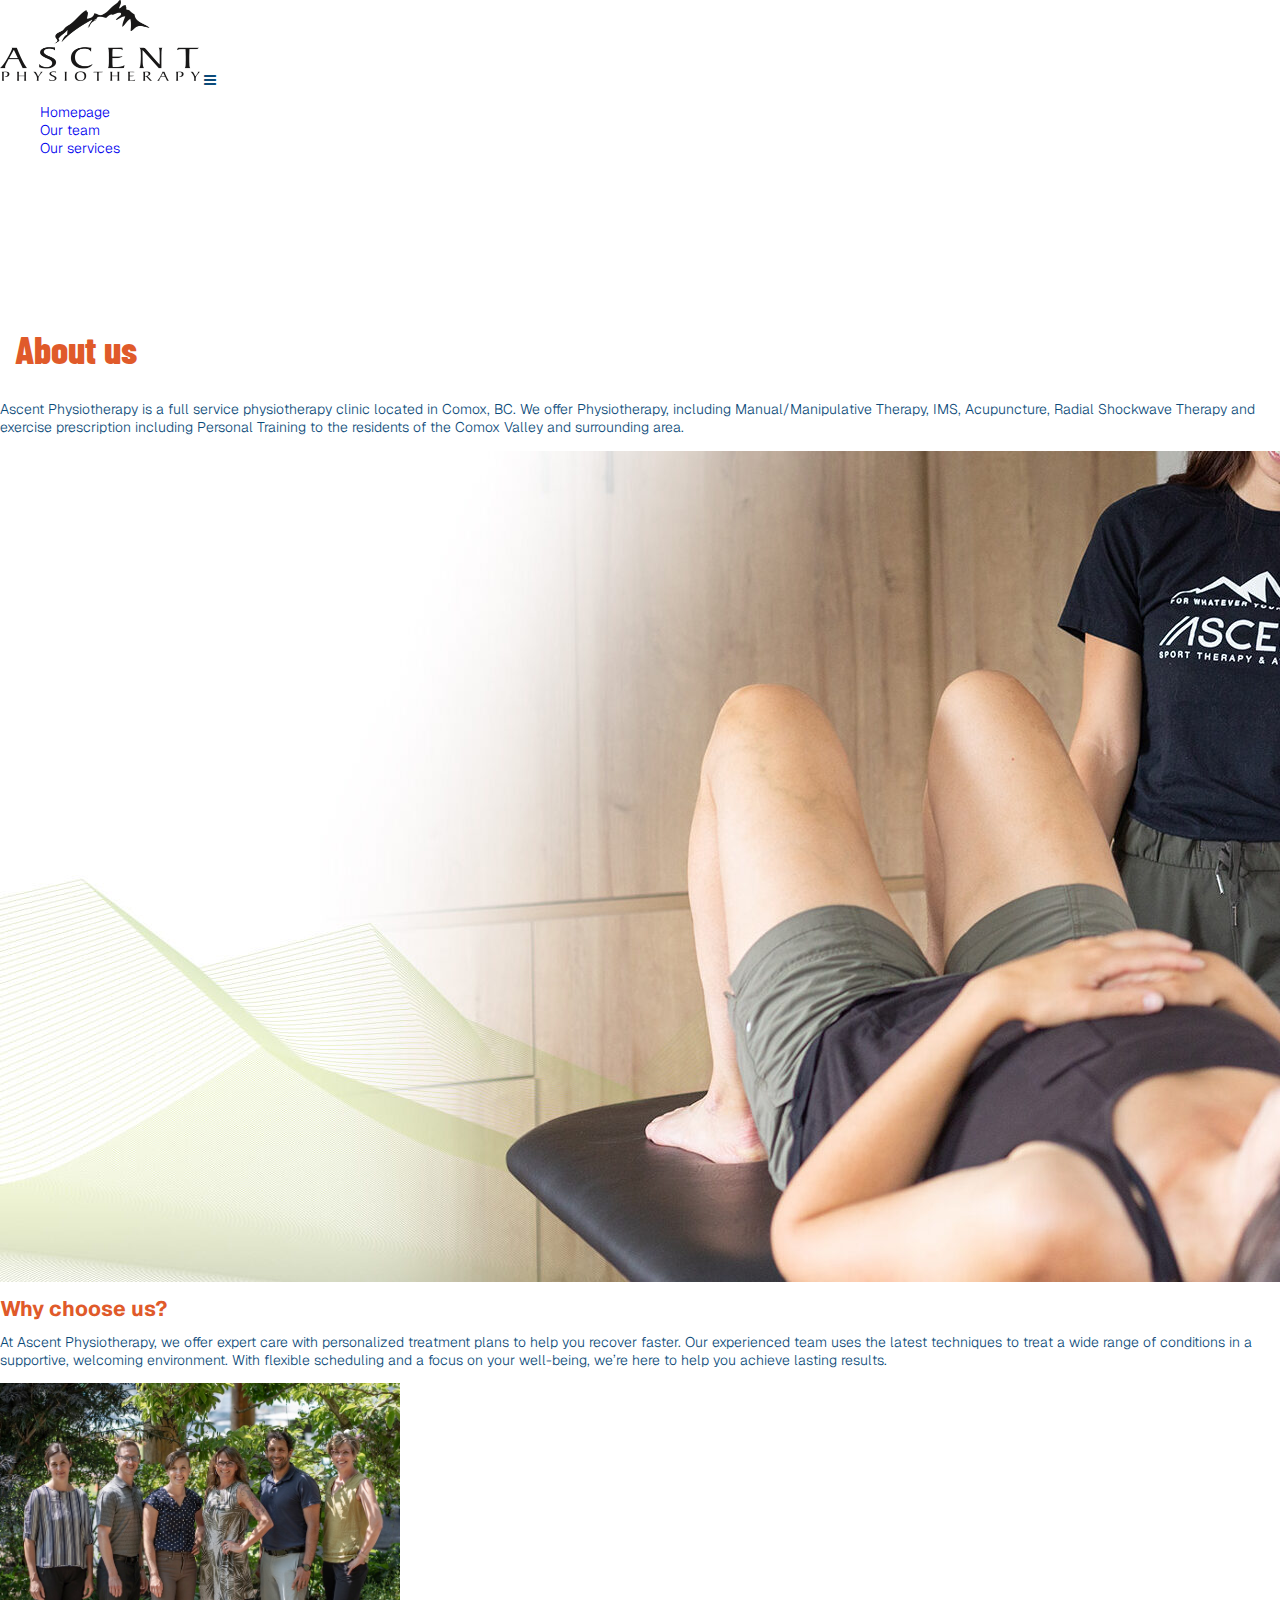
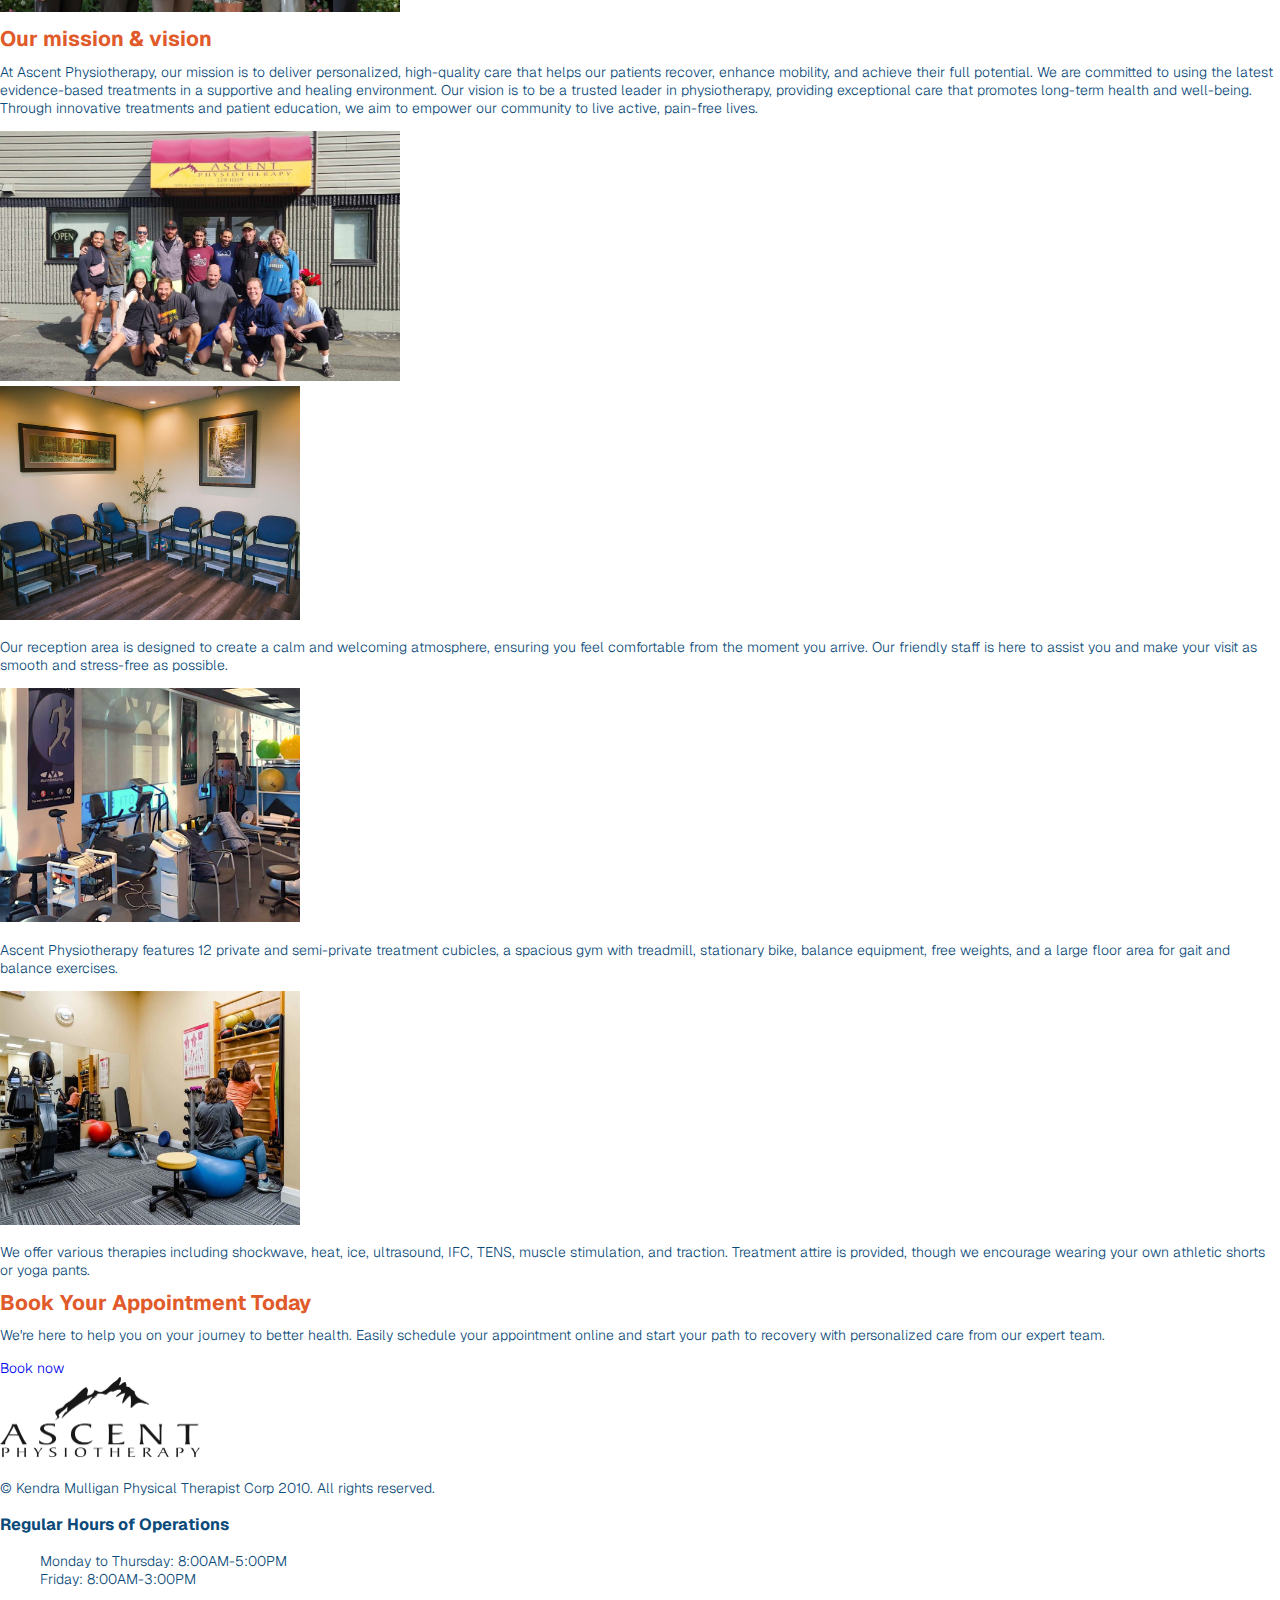
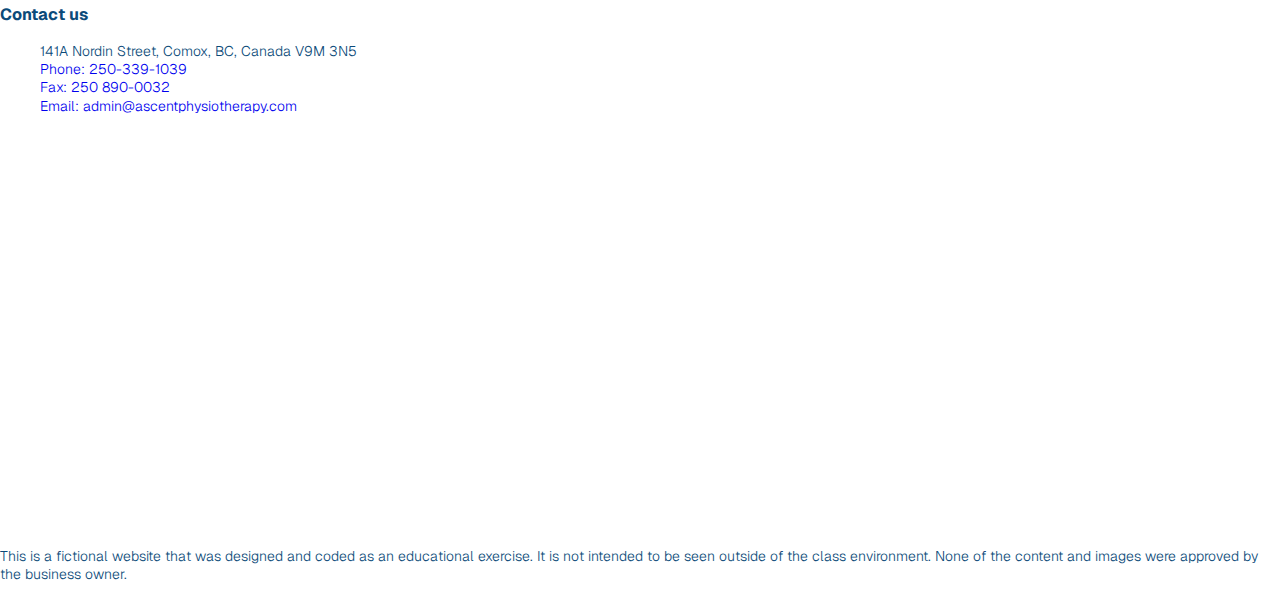
==== index.html @ db89e44a "Add hamburger toggle feature for navigation" ====
<!DOCTYPE html>
<html lang="en">
  <head>
    <meta charset="UTF-8" />
    <meta name="viewport" content="width=device-width, initial-scale=1.0" />
    <title>Project: Ascent Physiotherapy</title>
    <link rel="stylesheet" href="style.css" />
    <link rel="preconnect" href="https://fonts.googleapis.com" />
    <link rel="preconnect" href="https://fonts.gstatic.com" crossorigin />
    <link
      href="https://fonts.googleapis.com/css2?family=Barlow+Condensed:wght@400;700;800&family=Geist:wght@100..900&display=swap"
      rel="stylesheet"
    />
    <link
      rel="stylesheet"
      href="https://cdnjs.cloudflare.com/ajax/libs/font-awesome/4.7.0/css/font-awesome.min.css"
    />
  </head>
  <body>
    <header>
      <img
        src="images/ascentlogo.png"
        width="200"
        alt="ascent physiotherapy logo"
      />
      <a class="toggle" onclick="showNav()"
        ><i class="fa fa-bars" aria-hidden="true"></i
      ></a>
      <nav id="nav-items" class="mobile-nav desktop-nav">
        <ul>
          <li><a href="index.html">Homepage</a></li>
          <li><a href="ourteam.html">Our team</a></li>
          <li><a href="ourservices.html">Our services</a></li>
        </ul>
      </nav>
    </header>
    <main>
      <video autoplay muted loop>
        <source src="Physiotherapy Promotion Video.mp4" type="video/mp4" />
      </video>
      <!--https://www.youtube.com/watch?v=sQ9cavA_nXQ-->
      <section>
        <h1>About us</h1>
        <p>
          Ascent Physiotherapy is a full service physiotherapy clinic located in
          Comox, BC. We offer Physiotherapy, including Manual/Manipulative
          Therapy, IMS, Acupuncture, Radial Shockwave Therapy and exercise
          prescription including Personal Training to the residents of the Comox
          Valley and surrounding area.
        </p>
        <!--Content from business website-->
        <img src="images/aboutus.jpg" alt="ascent physiotherapy image" />
      </section>
      <section>
        <h2>Why choose us?</h2>
        <p>
          At Ascent Physiotherapy, we offer expert care with personalized
          treatment plans to help you recover faster. Our experienced team uses
          the latest techniques to treat a wide range of conditions in a
          supportive, welcoming environment. With flexible scheduling and a
          focus on your well-being, we’re here to help you achieve lasting
          results.
        </p>
        <!--Written by ChatGPT-->
        <img
          src="images/staff.jpg"
          width="400"
          alt="ascent physiotherapy staff image"
        />
      </section>
      <section>
        <h2>Our mission &amp; vision</h2>
        <p>
          At Ascent Physiotherapy, our mission is to deliver personalized,
          high-quality care that helps our patients recover, enhance mobility,
          and achieve their full potential. We are committed to using the latest
          evidence-based treatments in a supportive and healing environment. Our
          vision is to be a trusted leader in physiotherapy, providing
          exceptional care that promotes long-term health and well-being.
          Through innovative treatments and patient education, we aim to empower
          our community to live active, pain-free lives.
        </p>
        <!--Written by ChatGPT-->
        <img
          src="images/vision.jpg"
          width="400"
          alt="ascent physiotherapy staff image"
        />
      </section>
      <div>
        <article>
          <img
            src="images/reception.jpg"
            width="300"
            alt="ascent physiotherapy reception photo"
          />
          <p>
            Our reception area is designed to create a calm and welcoming
            atmosphere, ensuring you feel comfortable from the moment you
            arrive. Our friendly staff is here to assist you and make your visit
            as smooth and stress-free as possible.
          </p>
          <!--written by Chat GPT-->
        </article>
        <article>
          <img
            src="images/equipment.jpg"
            width="300"
            alt="ascent physiotherapy gym area photo"
          />
          <p>
            Ascent Physiotherapy features 12 private and semi-private treatment
            cubicles, a spacious gym with treadmill, stationary bike, balance
            equipment, free weights, and a large floor area for gait and balance
            exercises.
          </p>
          <!--written by Chat GPT-->
        </article>
        <article>
          <img
            src="images/gym.jpg"
            width="300"
            alt="ascent physiotherapy gym area photo"
          />
          <p>
            We offer various therapies including shockwave, heat, ice,
            ultrasound, IFC, TENS, muscle stimulation, and traction. Treatment
            attire is provided, though we encourage wearing your own athletic
            shorts or yoga pants.
          </p>
          <!--written by Chat GPT-->
        </article>
      </div>
      <section class="call-to-action">
        <!--Add background image in CSS-->
        <h2>Book Your Appointment Today</h2>
        <p>
          We're here to help you on your journey to better health. Easily
          schedule your appointment online and start your path to recovery with
          personalized care from our expert team.
        </p>
        <!--Written by ChatGPT-->
        <a href="#">Book now</a>
      </section>
    </main>
    <footer>
      <div>
        <img src="images/ascentlogo.png" width="200" alt="Ascent logo" />
        <p>
          © Kendra Mulligan Physical Therapist Corp 2010. All rights reserved.
        </p>
      </div>
      <div>
        <h3>Regular Hours of Operations</h3>
        <div>
          <ul>
            <li>Monday to Thursday: 8:00AM-5:00PM</li>
            <li>Friday: 8:00AM-3:00PM</li>
          </ul>
        </div>
      </div>
      <div>
        <h3>Contact us</h3>
        <div>
          <ul>
            <li>141A Nordin Street, Comox, BC, Canada V9M 3N5</li>
            <li><a href="tel:250-339-1039">Phone: 250-339-1039</a></li>
            <li><a href="tel:250 890-0032">Fax: 250 890-0032</a></li>
            <li>
              <a href="mailto: admin@ascentphysiotherapy.com"
                >Email: admin@ascentphysiotherapy.com</a
              >
            </li>
          </ul>
        </div>
      </div>
      <div class="google-map">
        <iframe
          src="https://www.google.com/maps/embed?pb=!1m14!1m8!1m3!1d10328.096528320391!2d-124.9249159!3d49.6726841!3m2!1i1024!2i768!4f13.1!3m3!1m2!1s0x54881315b1258325%3A0xf21aee3501fe1122!2sAscent%20Physiotherapy!5e0!3m2!1svi!2sca!4v1732145270469!5m2!1svi!2sca"
          width="400"
          height="400"
          style="border: 0"
          allowfullscreen=""
          loading="lazy"
          referrerpolicy="no-referrer-when-downgrade"
        ></iframe>
      </div>
      <p>
        This is a fictional website that was designed and coded as an
        educational exercise. It is not intended to be seen outside of the class
        environment. None of the content and images were approved by the
        business owner.
      </p>
    </footer>
    <script>
      function showNav() {
        var element = document.getElementById("nav-items");
        element.classList.toggle("show-items");
      }
    </script>
  </body>
</html>
---- style.css ----
/*-------- OVERALL STYLES ---------*/
* {
    box-sizing: border-box;
  }
  
  html {
    font-size: 62.5%;
  }

  body {
    font-size: 1.4rem;
    margin: 0;
    font-family: "Geist", serif;
    font-weight: 300;
    font-style: normal;     
    color: #0B4A79;
    line-height: 1.3;
  }
  


  /*-------- TYPOGRAPHY ---------*/

h1 {
    font-size: 3.8rem;
    color: #e05a2a;
    line-height: 1.3;
    font-family: "Barlow Condensed", sans-serif;
    font-weight: 800;
    font-style: normal;
    margin-top: 0;
    padding-left: 15px;
    padding-right: 15px;
  }
  
  h2 {
    color: #e05a2a;
    line-height: 1.2rem;
  }

  h3 {
    font-weight: bold;
  }
  
  a {
    text-decoration: none;
  }

  li {
    list-style: none;
  }
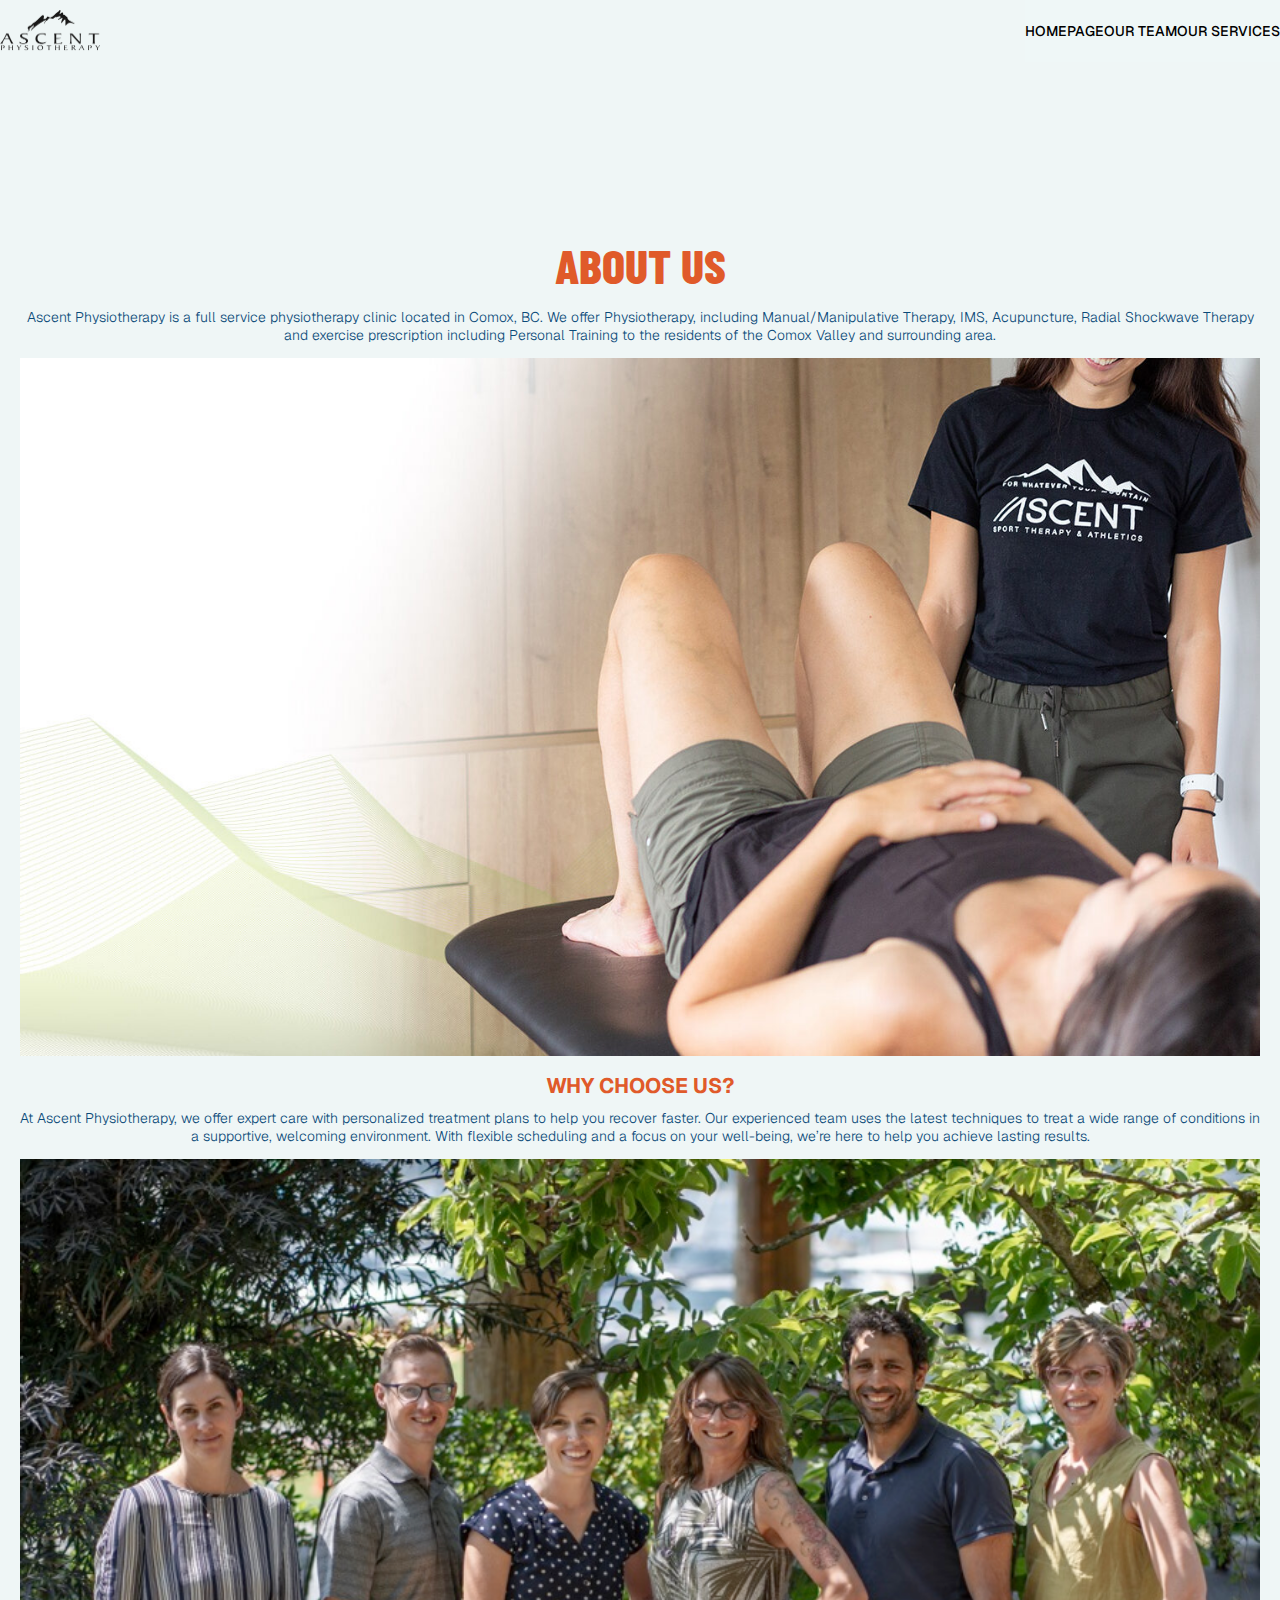
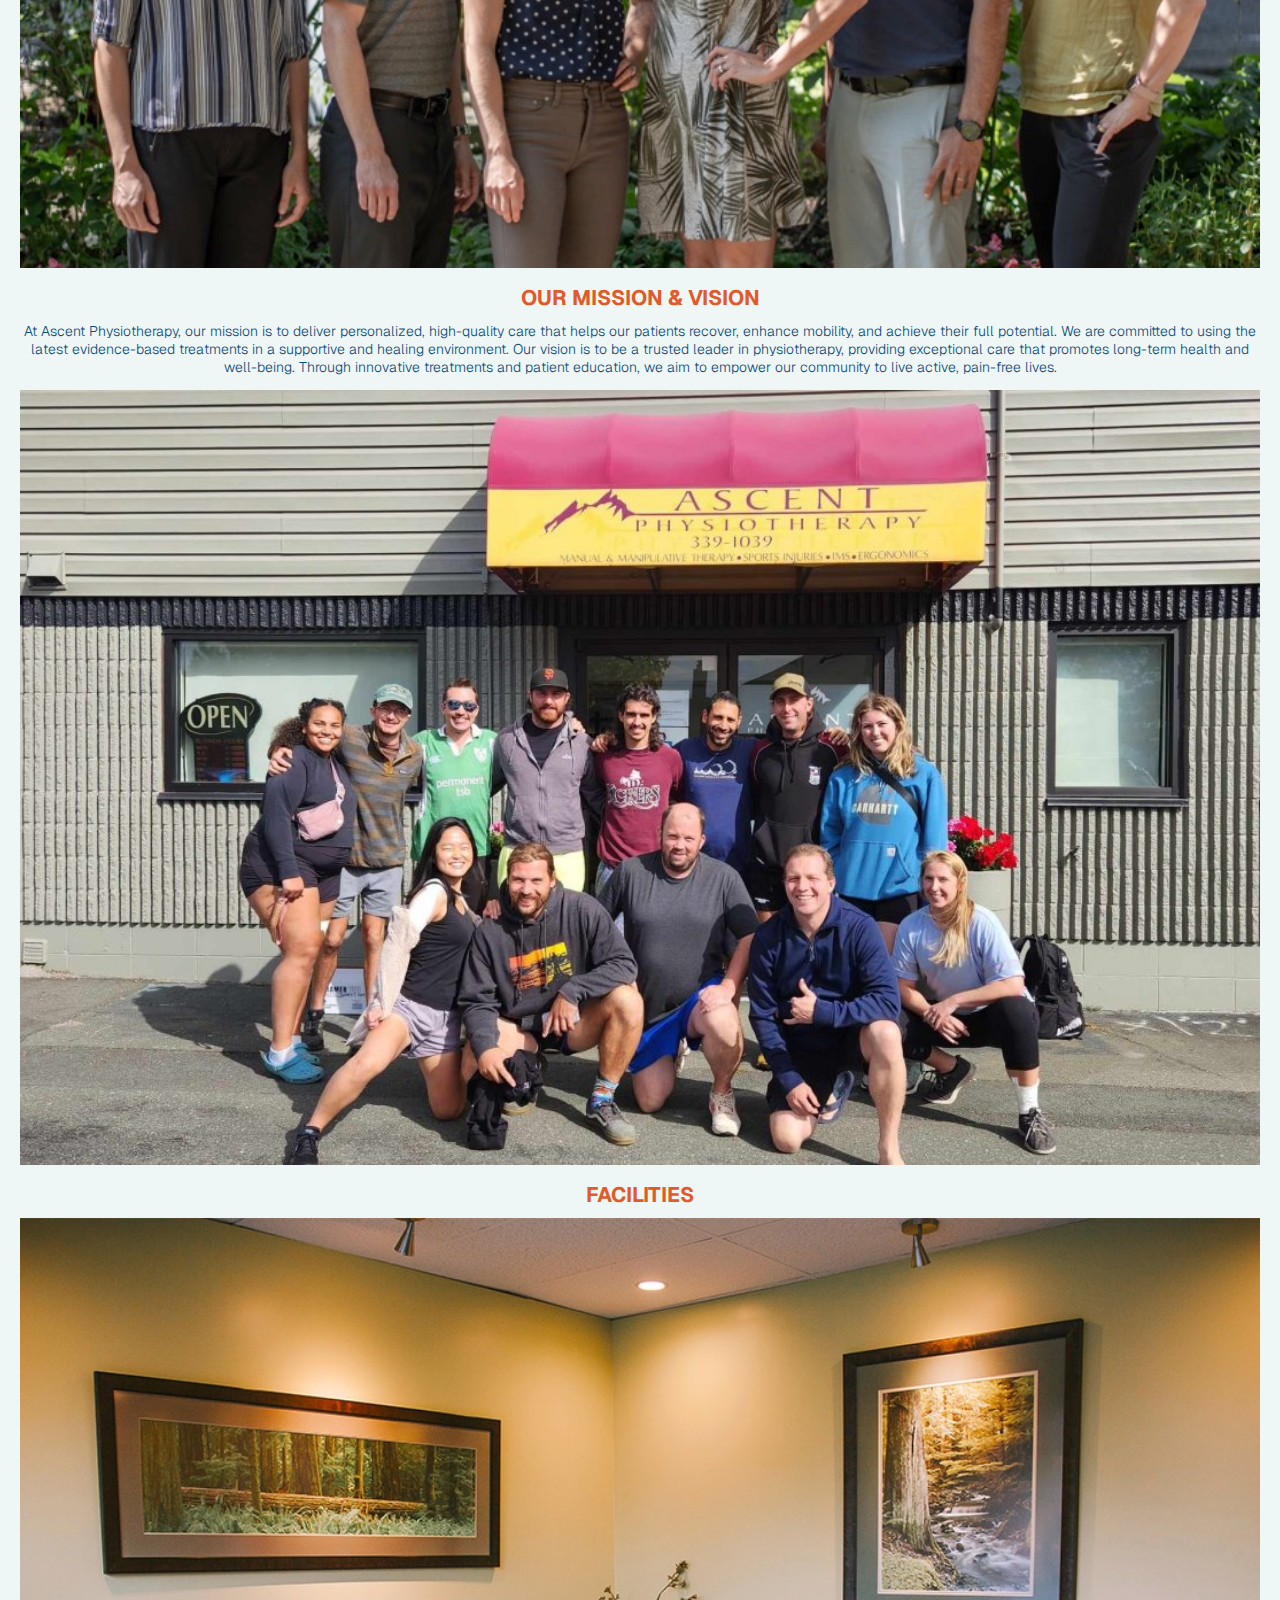
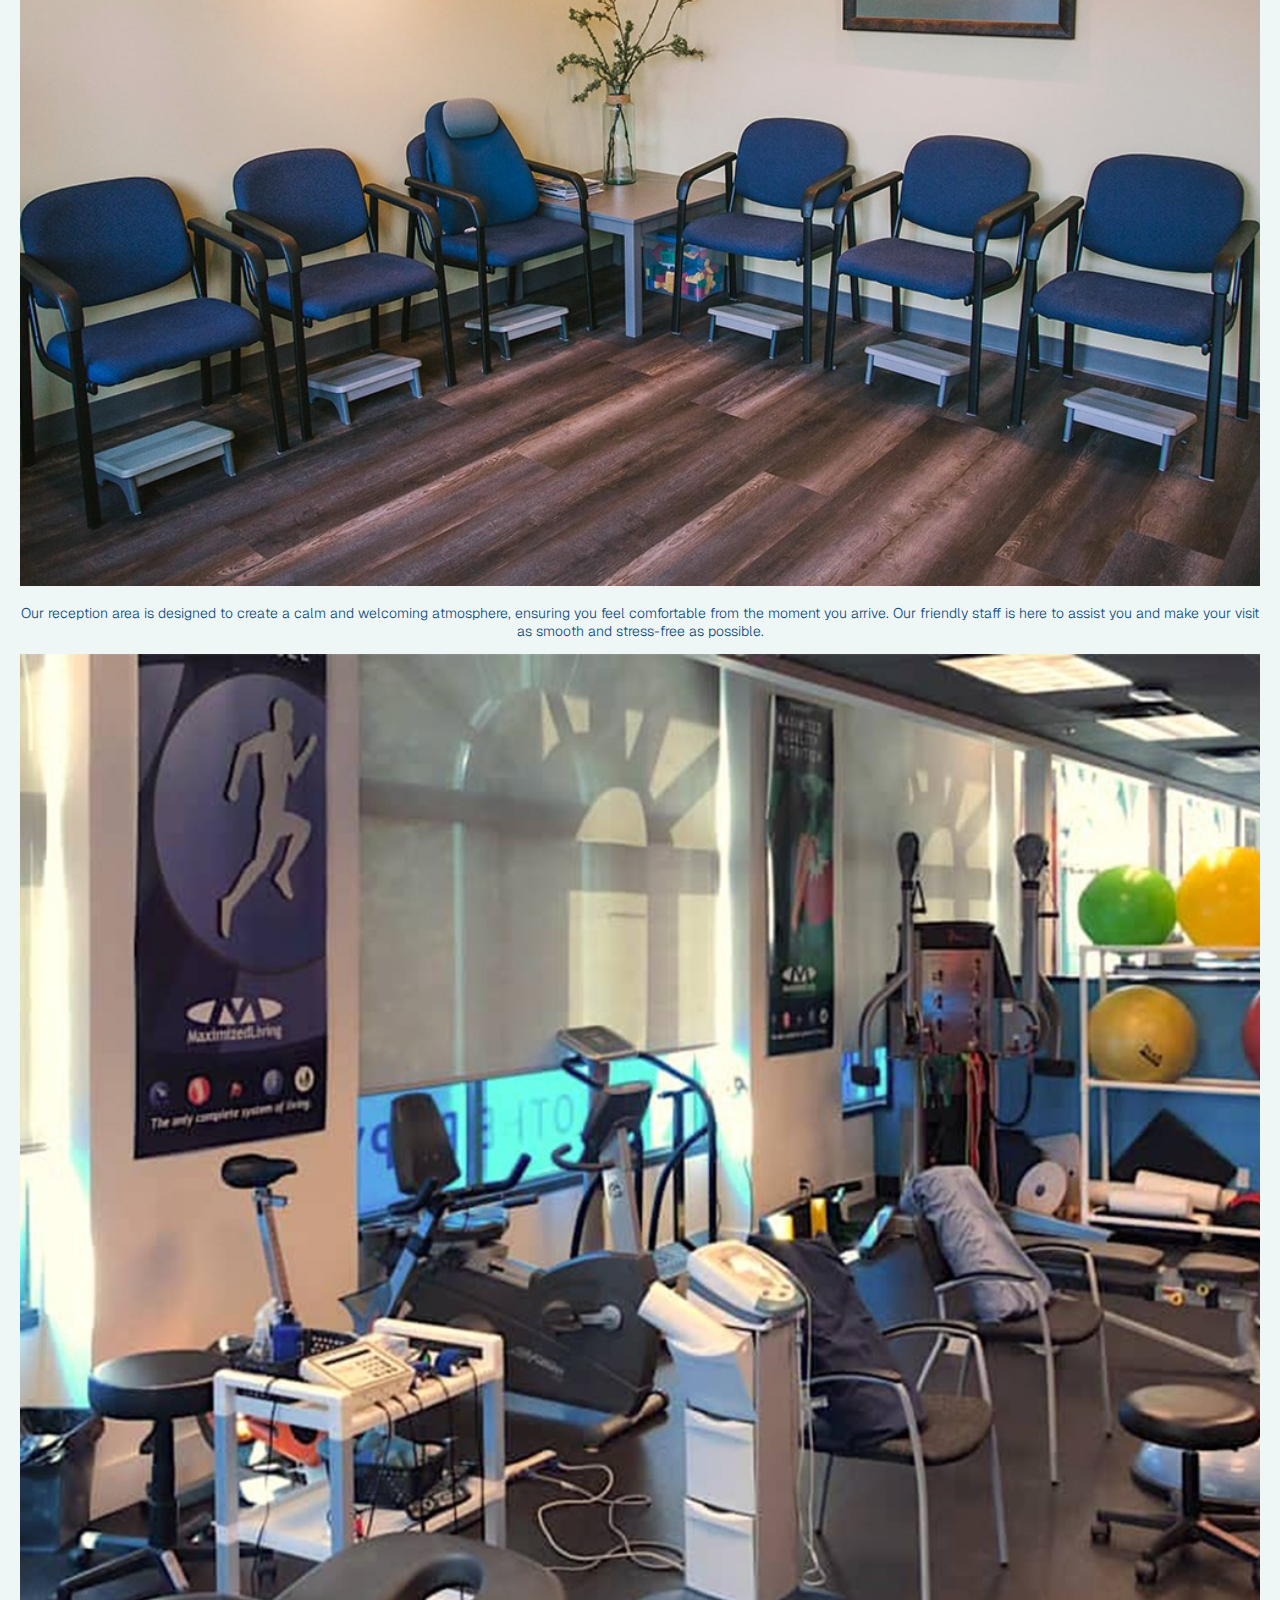
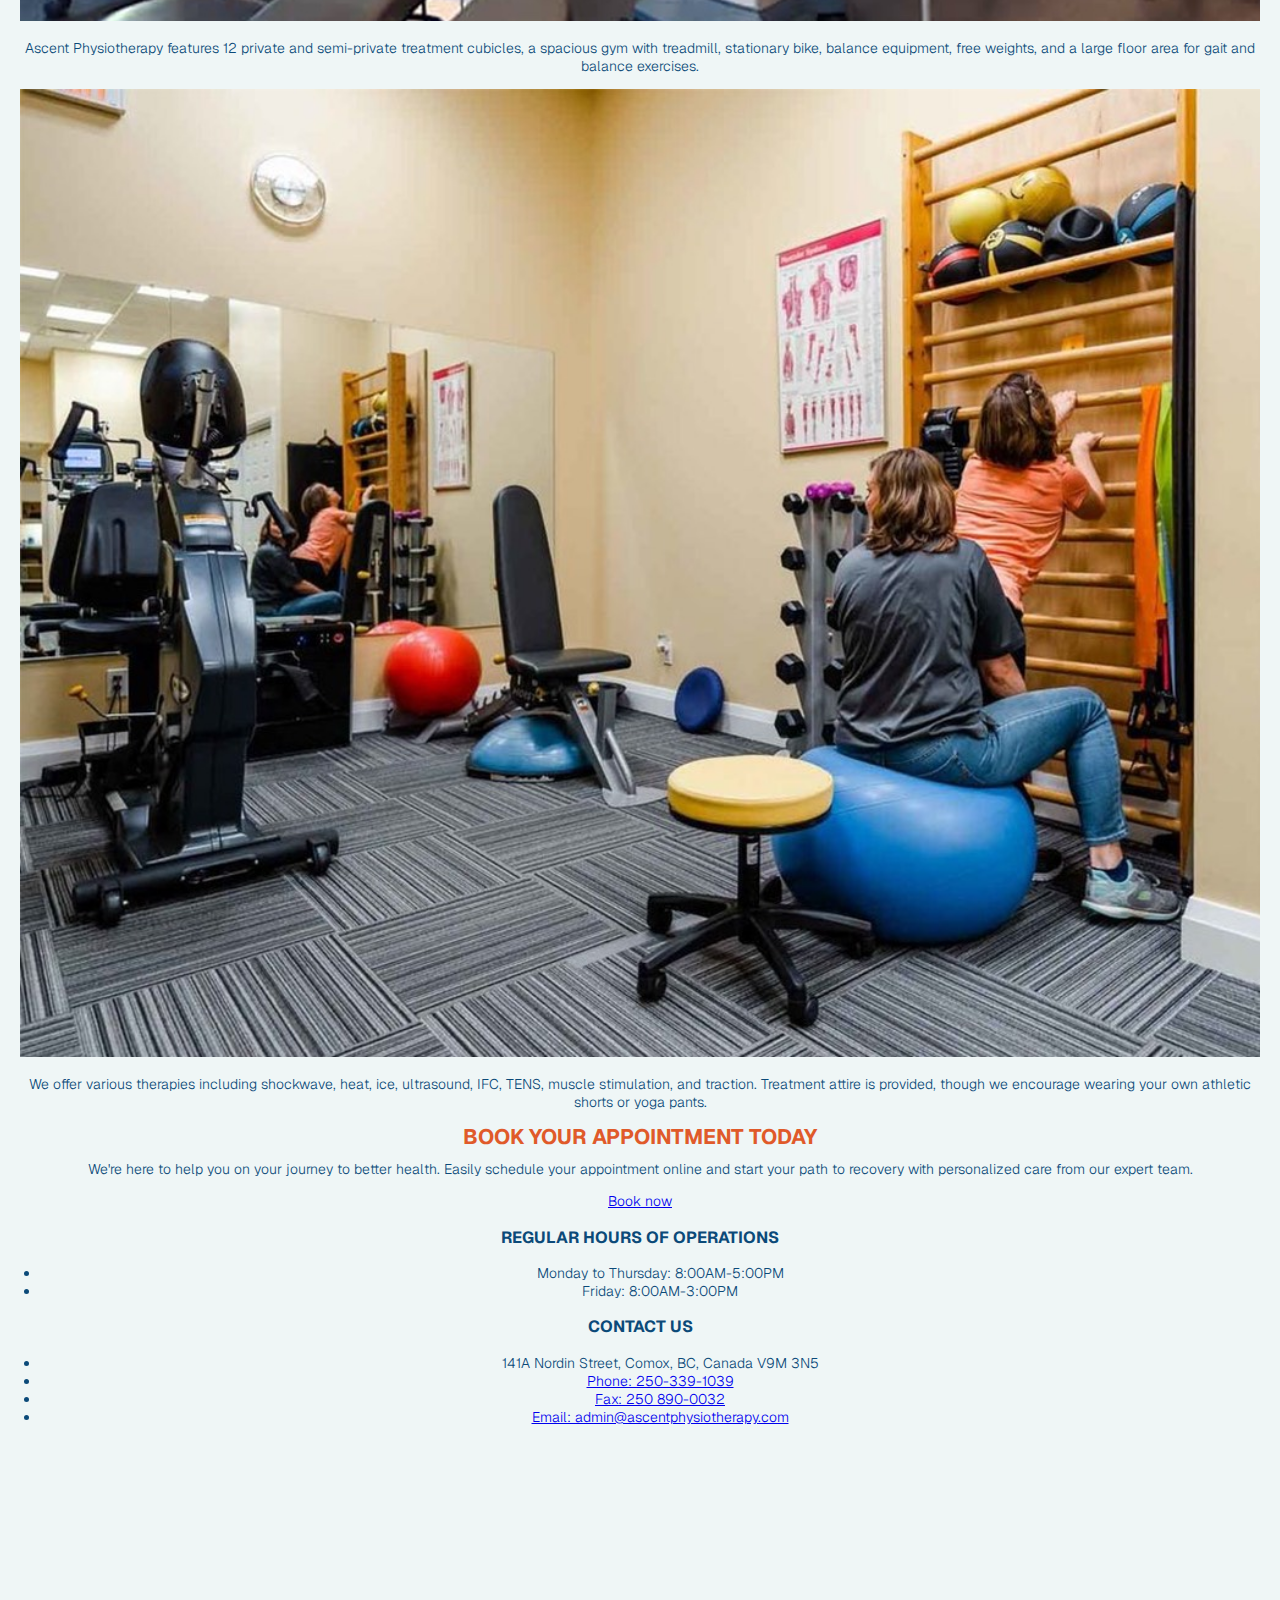
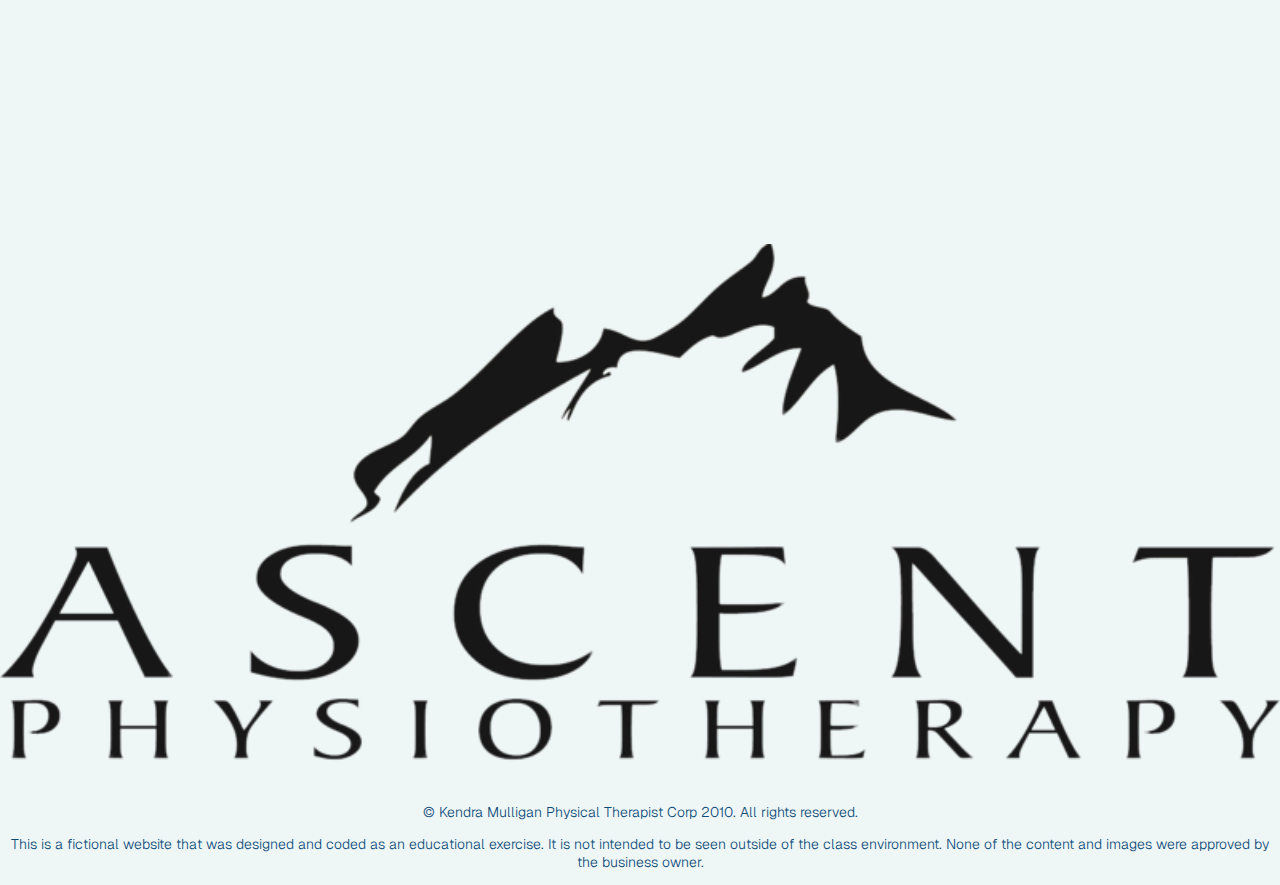
==== commit 30bd8a70: "Change class names and footer order" ====
--- a/index.html
+++ b/index.html
@@ -39,7 +39,7 @@
         <source src="Physiotherapy Promotion Video.mp4" type="video/mp4" />
       </video>
       <!--https://www.youtube.com/watch?v=sQ9cavA_nXQ-->
-      <section>
+      <section class="homepage-content">
         <h1>About us</h1>
         <p>
           Ascent Physiotherapy is a full service physiotherapy clinic located in
@@ -51,7 +51,7 @@
         <!--Content from business website-->
         <img src="images/aboutus.jpg" alt="ascent physiotherapy image" />
       </section>
-      <section>
+      <section class="homepage-content">
         <h2>Why choose us?</h2>
         <p>
           At Ascent Physiotherapy, we offer expert care with personalized
@@ -68,7 +68,7 @@
           alt="ascent physiotherapy staff image"
         />
       </section>
-      <section>
+      <section class="homepage-content">
         <h2>Our mission &amp; vision</h2>
         <p>
           At Ascent Physiotherapy, our mission is to deliver personalized,
@@ -87,7 +87,8 @@
           alt="ascent physiotherapy staff image"
         />
       </section>
-      <div>
+      <div class="facilities">
+        <h2>Facilities</h2>
         <article>
           <img
             src="images/reception.jpg"
@@ -140,16 +141,12 @@
           personalized care from our expert team.
         </p>
         <!--Written by ChatGPT-->
-        <a href="#">Book now</a>
+        <a href="https://ascentphysiotherapy.janeapp.com/" target="_blank"
+          >Book now</a
+        >
       </section>
     </main>
     <footer>
-      <div>
-        <img src="images/ascentlogo.png" width="200" alt="Ascent logo" />
-        <p>
-          © Kendra Mulligan Physical Therapist Corp 2010. All rights reserved.
-        </p>
-      </div>
       <div>
         <h3>Regular Hours of Operations</h3>
         <div>
@@ -184,6 +181,12 @@
           loading="lazy"
           referrerpolicy="no-referrer-when-downgrade"
         ></iframe>
+      </div>
+      <div>
+        <img src="images/ascentlogo.png" width="200" alt="Ascent logo" />
+        <p>
+          © Kendra Mulligan Physical Therapist Corp 2010. All rights reserved.
+        </p>
       </div>
       <p>
         This is a fictional website that was designed and coded as an
--- a/style.css
+++ b/style.css
@@ -14,38 +14,135 @@
     font-weight: 300;
     font-style: normal;     
     color: #0B4A79;
-    line-height: 1.3;
+    text-align: center;
+    background-color:#EFF6F6;
   }
   
+  video, img {
+    width: 100%;
+  }
 
 
   /*-------- TYPOGRAPHY ---------*/
 
 h1 {
-    font-size: 3.8rem;
+    font-size: 4.8rem;
+    text-transform: uppercase;
     color: #e05a2a;
-    line-height: 1.3;
     font-family: "Barlow Condensed", sans-serif;
     font-weight: 800;
-    font-style: normal;
-    margin-top: 0;
-    padding-left: 15px;
-    padding-right: 15px;
+    margin: 0;
   }
   
   h2 {
     color: #e05a2a;
+    text-transform: uppercase;
     line-height: 1.2rem;
   }
 
   h3 {
     font-weight: bold;
+    text-transform: uppercase;
+  }
+
+  /*-------- HEADER ---------*/
+  header {
+    display: flex;
+    justify-content: space-between;
+    background-color: #EFF6F6;
   }
   
-  a {
+  header img {
+    object-fit: contain;
+    width: 100px;
+  }
+  
+  nav ul {
+    list-style-type: none;
+    text-align: center;
+  }
+  
+  nav ul li {
+    padding: 8px 0;
+  }
+  
+  nav ul li a {
+    color:#0B4A79;
     text-decoration: none;
+    font-weight: 500;
+  }
+  
+
+
+  /*-------- MEDIUM DEVICES (mobile, 375px and up) ---------*/
+  .mobile-nav {
+    display: none;
+    text-transform: uppercase;
+    background-color: #0B4A79;
+    top: 60px;
+    text-align: center;
+  }
+  
+  .mobile-nav a {
+    color:  #EFF6F6;
   }
 
-  li {
-    list-style: none;
-  }+  .mobile-nav ul {
+    padding: 0;
+  }
+
+  .homepage-content {
+    margin: 20px;
+  }
+
+  .facilities {
+    margin: 20px;
+  }
+
+
+  /* -----Hamburger icon menu----- */
+  .show-items {
+    display: flex;
+    flex-direction: column;
+    text-align: justify;
+    position: absolute;
+    width: 100%;
+    top: 42px;
+  }
+
+  /* Google map */
+  .google-map iframe {
+    width: 100%;
+  }
+
+/*-------- MEDIUM DEVICES (tablet, 768px and up) ---------*/
+    @media only screen and (min-width: 768px) {
+
+        /*---No display for hamburger icon in desktop view-----*/
+      .toggle {
+        display: none;
+      }
+    
+      a {
+        display: inline-block;
+      }
+    
+      .desktop-nav {
+        display: block;
+        background-color: #eff7f7;
+        color: black;
+      }
+    
+      .desktop-nav ul {
+        display: flex;
+      }
+    
+      .desktop-nav a {
+        color: black;
+    }
+    }
+    
+      /*-------- LARGE DEVICES (desktops, 1200px and up) ---------*/
+    @media only screen and (min-width: 1200px) {
+    
+    }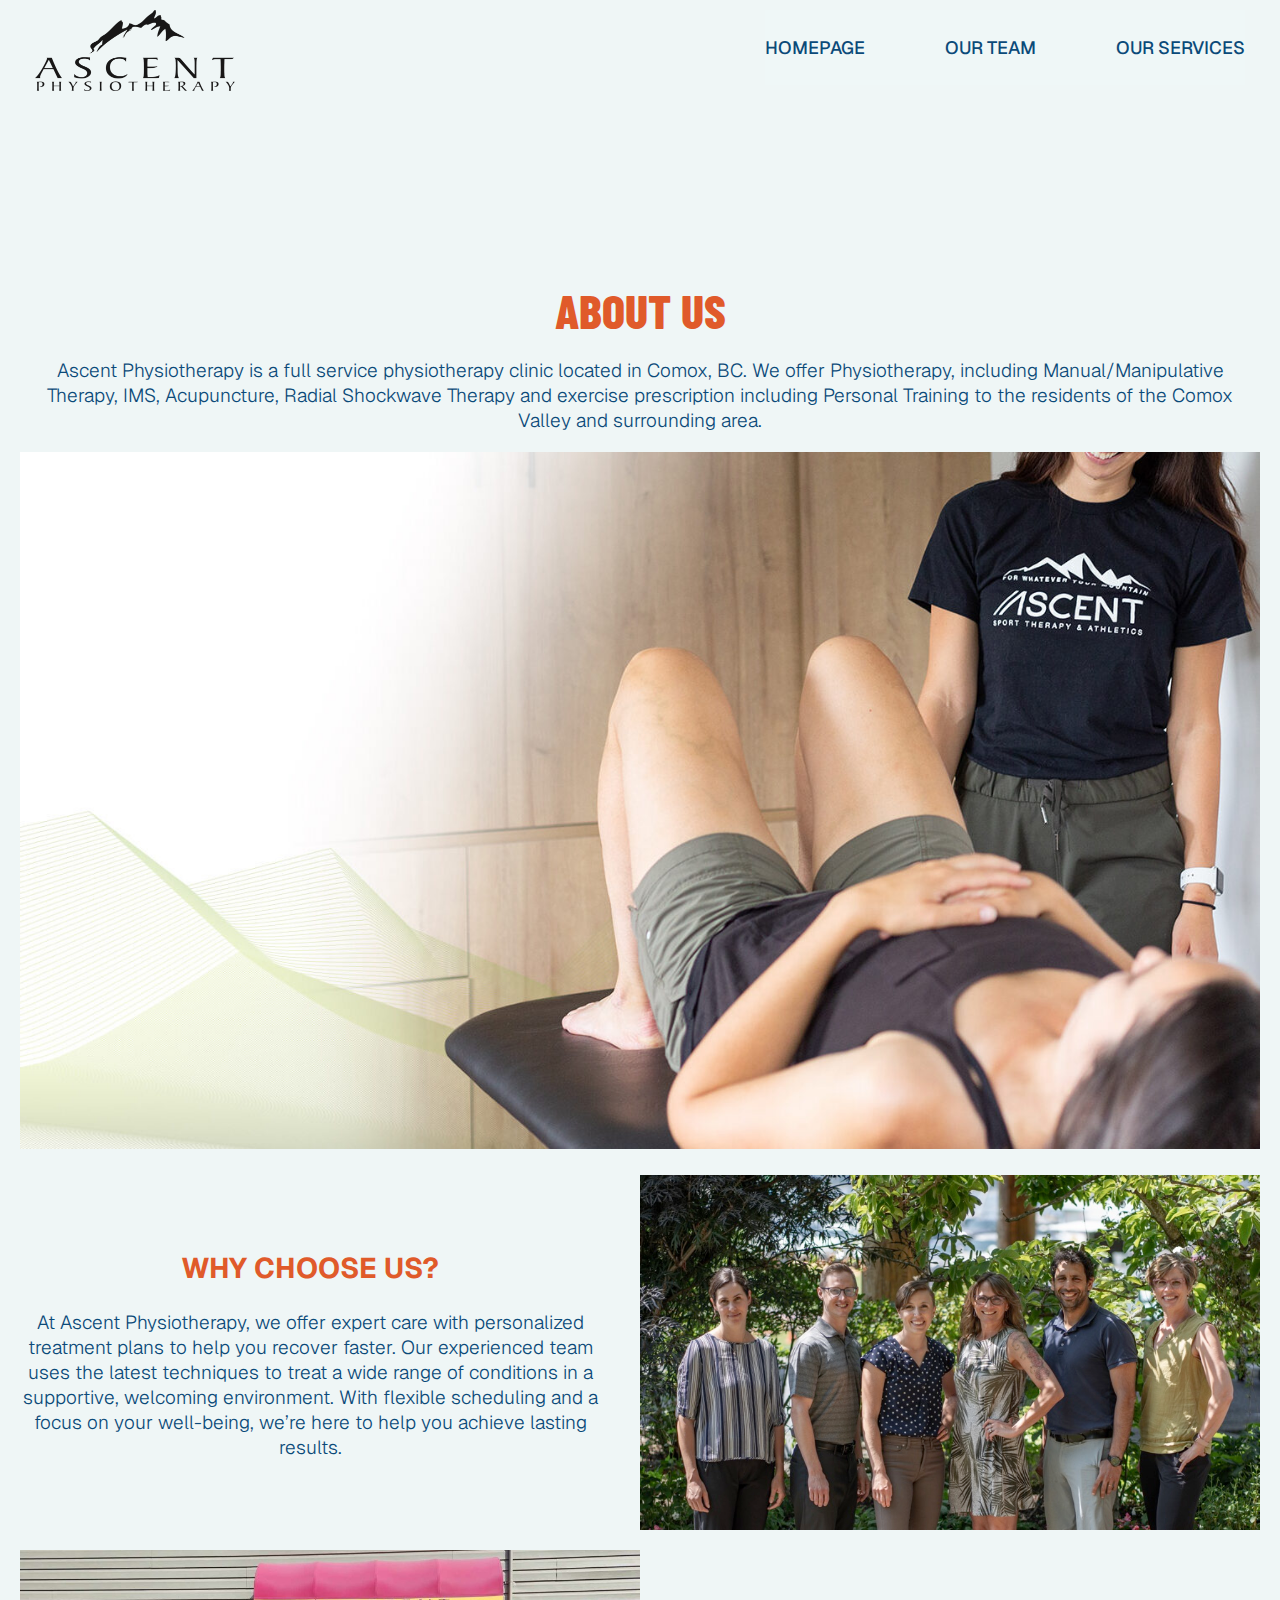
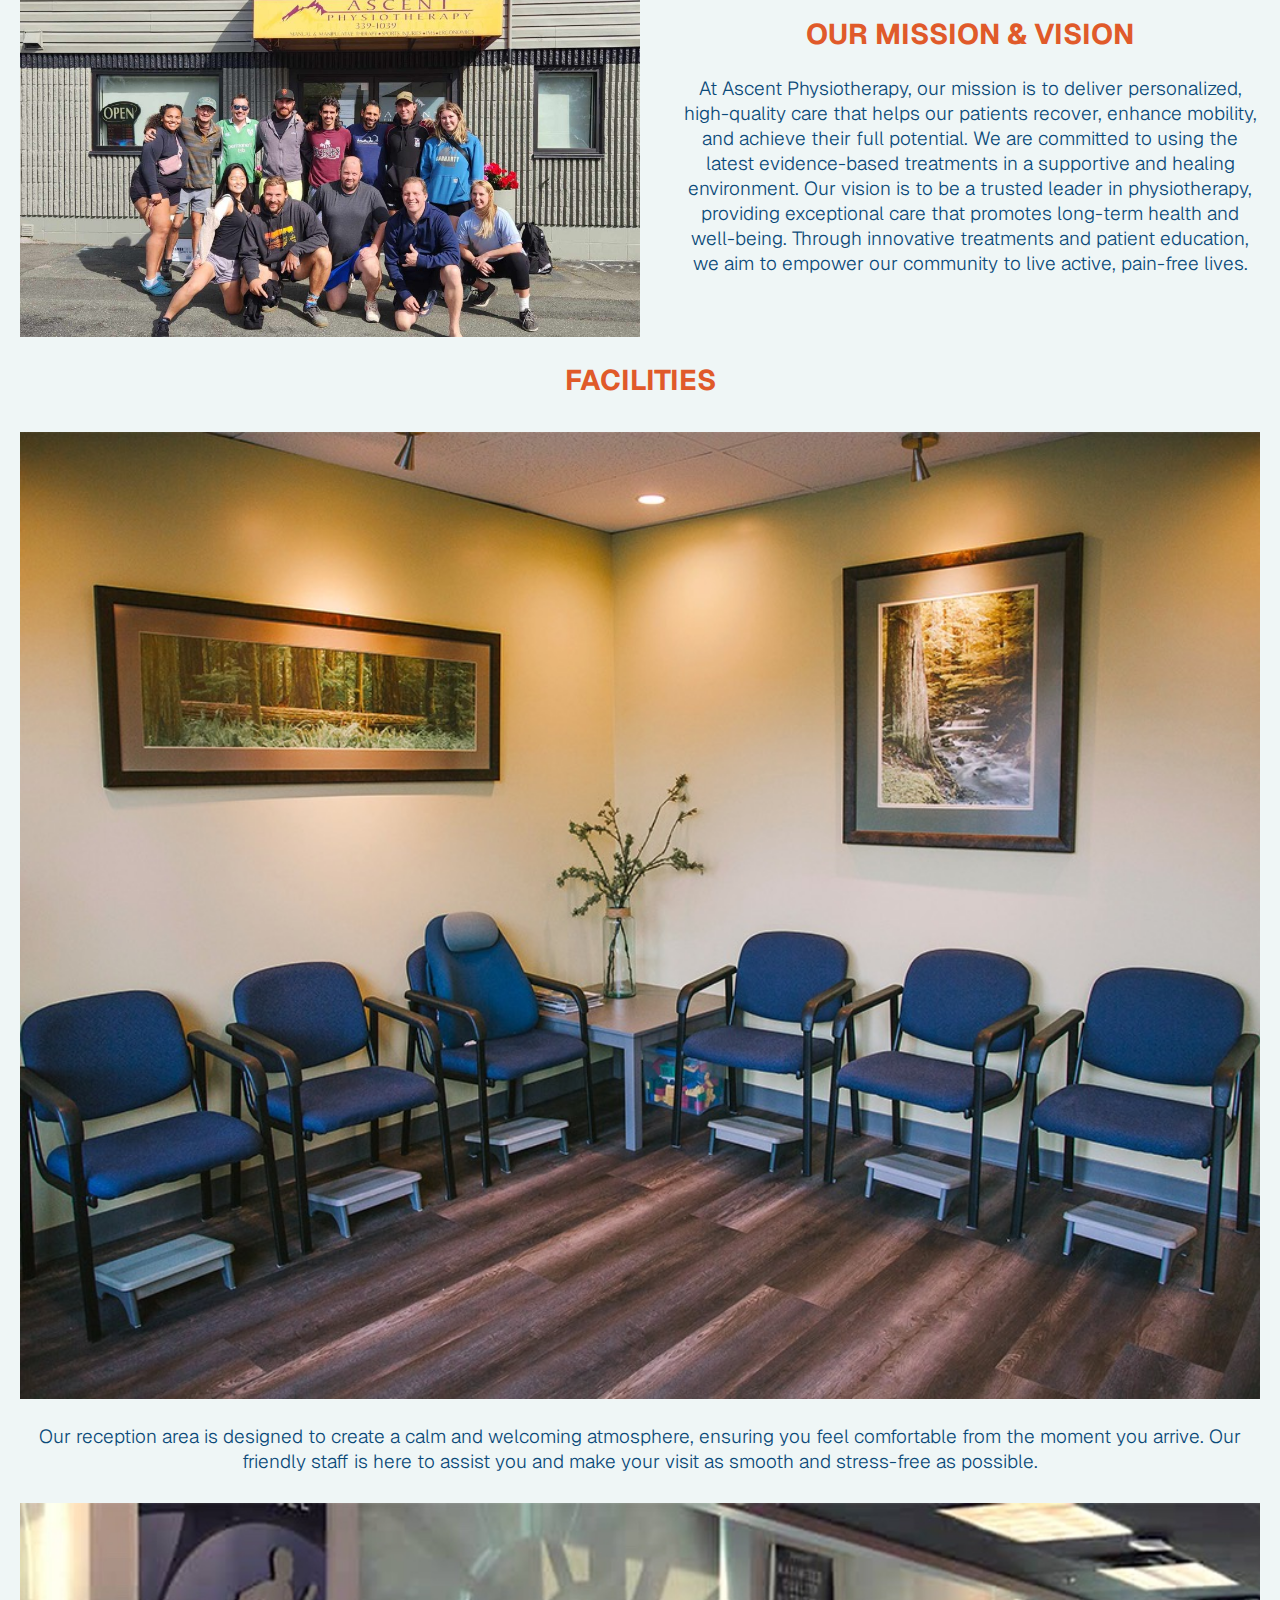
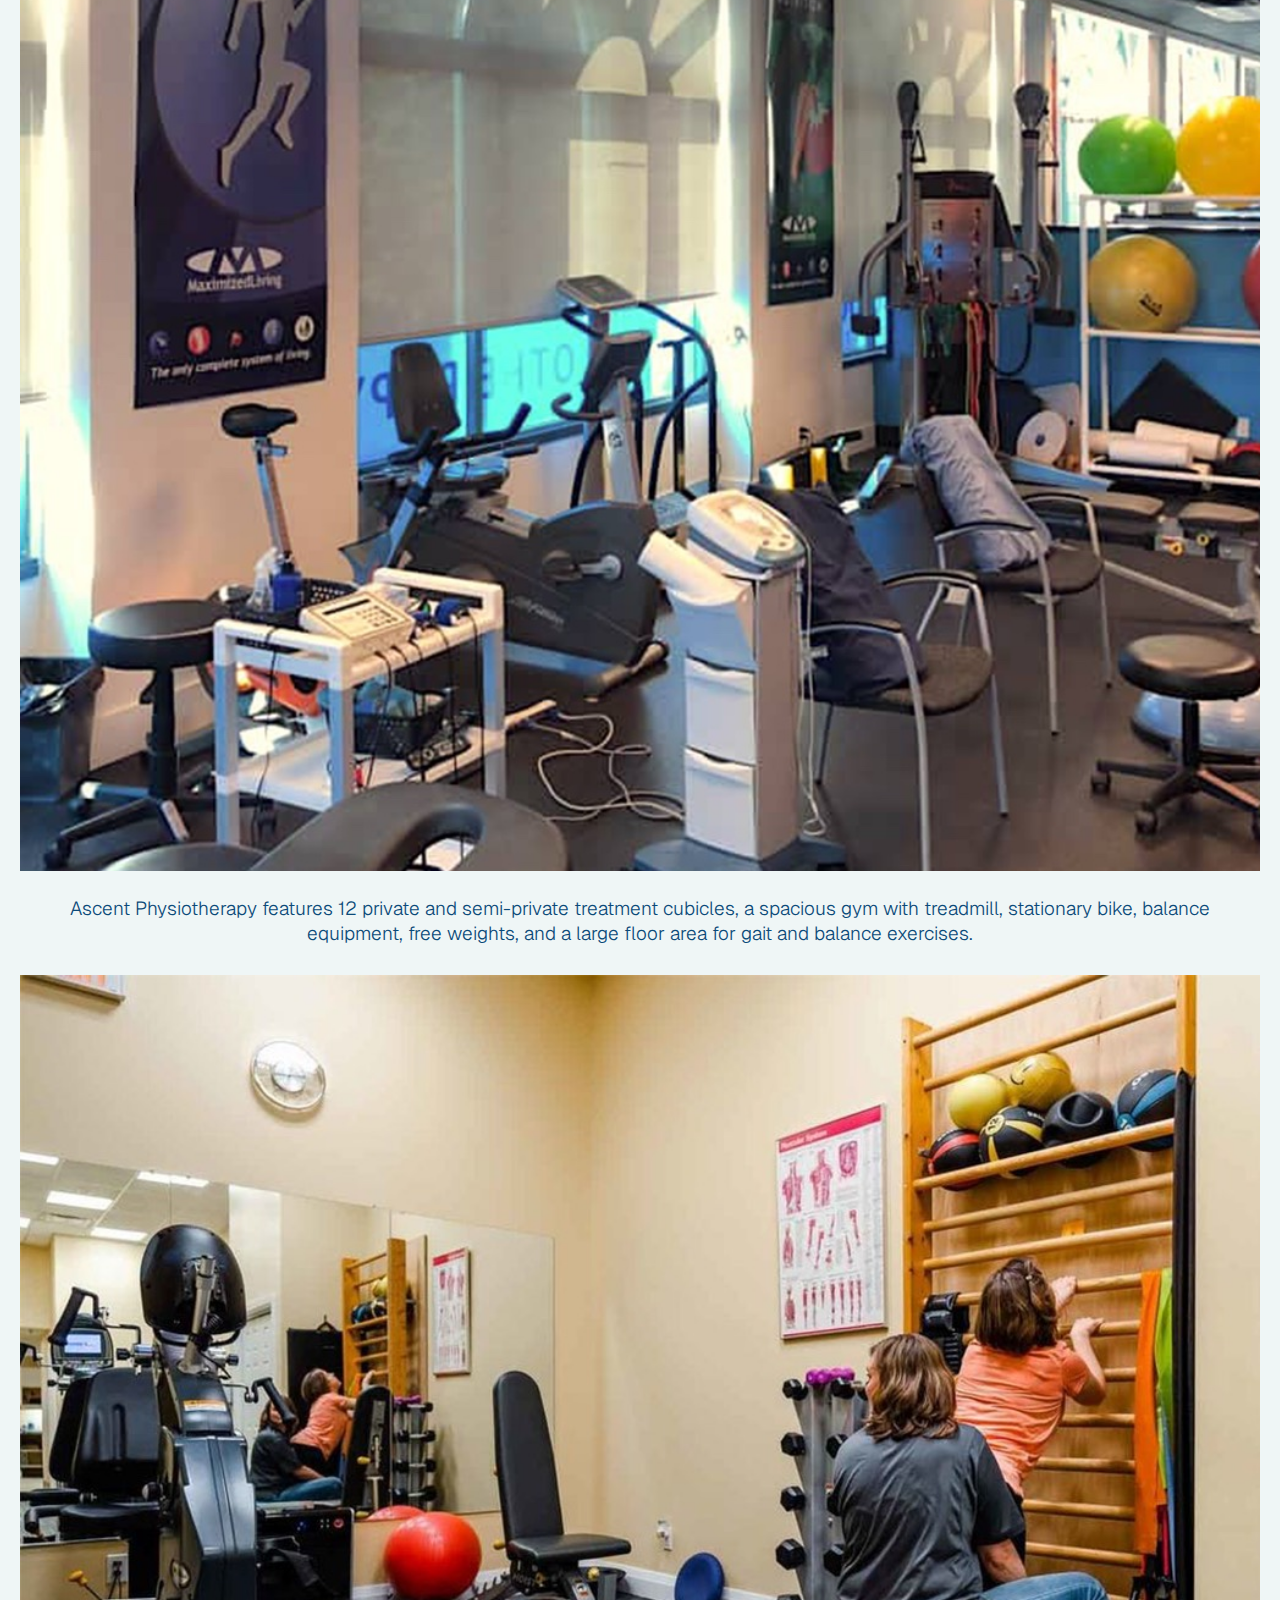
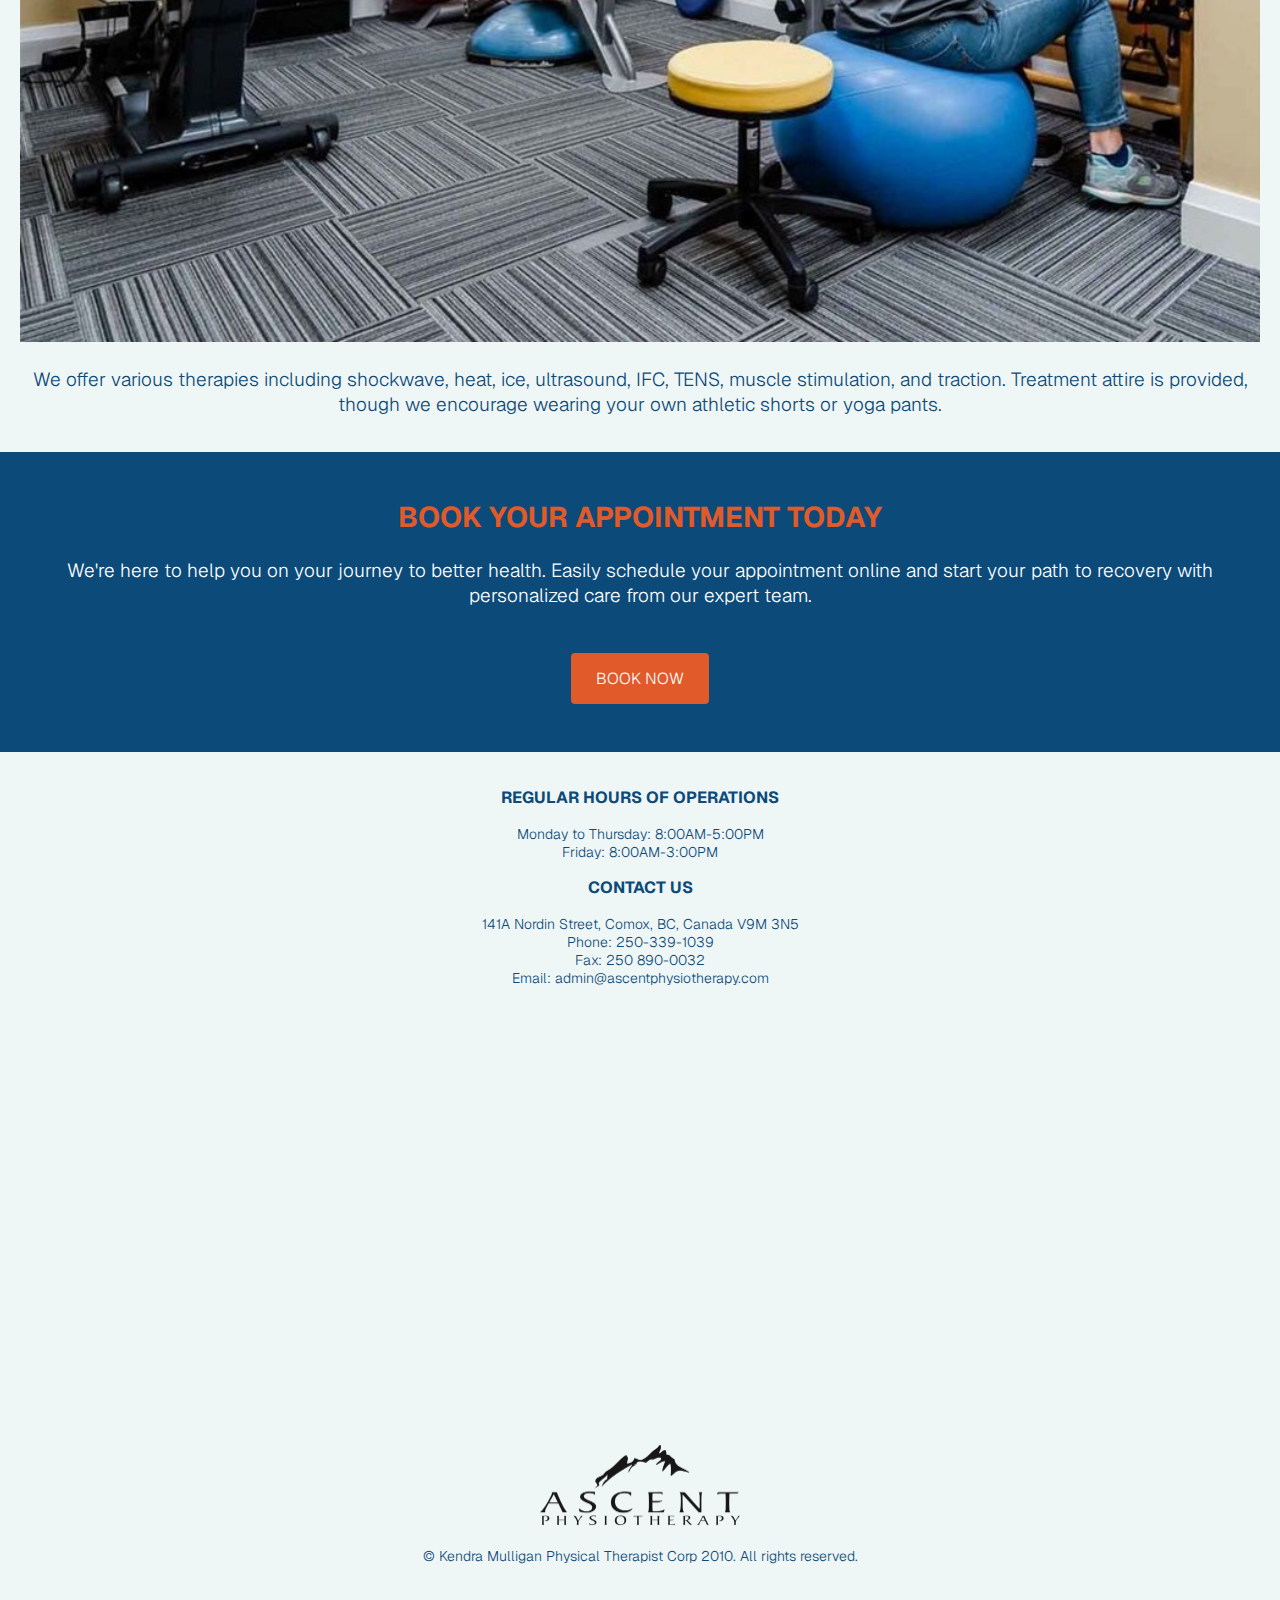
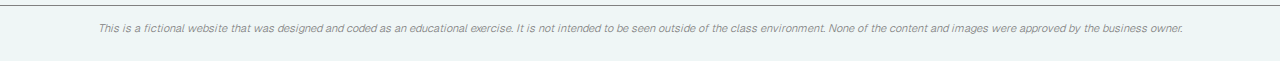
==== commit d0caa02c: "Change class names in main section" ====
--- a/index.html
+++ b/index.html
@@ -39,7 +39,7 @@
         <source src="Physiotherapy Promotion Video.mp4" type="video/mp4" />
       </video>
       <!--https://www.youtube.com/watch?v=sQ9cavA_nXQ-->
-      <section class="homepage-content">
+      <section class="homepage-content about-us">
         <h1>About us</h1>
         <p>
           Ascent Physiotherapy is a full service physiotherapy clinic located in
@@ -51,36 +51,40 @@
         <!--Content from business website-->
         <img src="images/aboutus.jpg" alt="ascent physiotherapy image" />
       </section>
-      <section class="homepage-content">
-        <h2>Why choose us?</h2>
-        <p>
-          At Ascent Physiotherapy, we offer expert care with personalized
-          treatment plans to help you recover faster. Our experienced team uses
-          the latest techniques to treat a wide range of conditions in a
-          supportive, welcoming environment. With flexible scheduling and a
-          focus on your well-being, we’re here to help you achieve lasting
-          results.
-        </p>
-        <!--Written by ChatGPT-->
+      <section class="homepage-content why-choose-us-section">
+        <div>
+          <h2>Why choose us?</h2>
+          <p>
+            At Ascent Physiotherapy, we offer expert care with personalized
+            treatment plans to help you recover faster. Our experienced team
+            uses the latest techniques to treat a wide range of conditions in a
+            supportive, welcoming environment. With flexible scheduling and a
+            focus on your well-being, we’re here to help you achieve lasting
+            results.
+          </p>
+          <!--Written by ChatGPT-->
+        </div>
         <img
           src="images/staff.jpg"
           width="400"
           alt="ascent physiotherapy staff image"
         />
       </section>
-      <section class="homepage-content">
-        <h2>Our mission &amp; vision</h2>
-        <p>
-          At Ascent Physiotherapy, our mission is to deliver personalized,
-          high-quality care that helps our patients recover, enhance mobility,
-          and achieve their full potential. We are committed to using the latest
-          evidence-based treatments in a supportive and healing environment. Our
-          vision is to be a trusted leader in physiotherapy, providing
-          exceptional care that promotes long-term health and well-being.
-          Through innovative treatments and patient education, we aim to empower
-          our community to live active, pain-free lives.
-        </p>
-        <!--Written by ChatGPT-->
+      <section class="homepage-content our-mission">
+        <div>
+          <h2>Our mission &amp; vision</h2>
+          <p>
+            At Ascent Physiotherapy, our mission is to deliver personalized,
+            high-quality care that helps our patients recover, enhance mobility,
+            and achieve their full potential. We are committed to using the
+            latest evidence-based treatments in a supportive and healing
+            environment. Our vision is to be a trusted leader in physiotherapy,
+            providing exceptional care that promotes long-term health and
+            well-being. Through innovative treatments and patient education, we
+            aim to empower our community to live active, pain-free lives.
+          </p>
+          <!--Written by ChatGPT-->
+        </div>
         <img
           src="images/vision.jpg"
           width="400"
@@ -89,7 +93,7 @@
       </section>
       <div class="facilities">
         <h2>Facilities</h2>
-        <article>
+        <article class="call-to-action-content">
           <img
             src="images/reception.jpg"
             width="300"
@@ -103,7 +107,7 @@
           </p>
           <!--written by Chat GPT-->
         </article>
-        <article>
+        <article class="call-to-action-content">
           <img
             src="images/equipment.jpg"
             width="300"
@@ -117,7 +121,7 @@
           </p>
           <!--written by Chat GPT-->
         </article>
-        <article>
+        <article class="call-to-action-content">
           <img
             src="images/gym.jpg"
             width="300"
@@ -182,13 +186,13 @@
           referrerpolicy="no-referrer-when-downgrade"
         ></iframe>
       </div>
-      <div>
+      <div class="footer-logo">
         <img src="images/ascentlogo.png" width="200" alt="Ascent logo" />
         <p>
           © Kendra Mulligan Physical Therapist Corp 2010. All rights reserved.
         </p>
       </div>
-      <p>
+      <p class="note">
         This is a fictional website that was designed and coded as an
         educational exercise. It is not intended to be seen outside of the class
         environment. None of the content and images were approved by the
--- a/style.css
+++ b/style.css
@@ -1,148 +1,231 @@
 /*-------- OVERALL STYLES ---------*/
 * {
-    box-sizing: border-box;
-  }
-  
-  html {
-    font-size: 62.5%;
-  }
-
-  body {
-    font-size: 1.4rem;
+  box-sizing: border-box;
+}
+
+html {
+  font-size: 62.5%;
+}
+
+body {
+  font-size: 1.4rem;
+  margin: 0;
+  font-family: "Geist", serif;
+  font-weight: 300;
+  font-style: normal;
+  color: #0b4a79;
+  text-align: center;
+  background-color: #eff6f6;
+}
+
+video,
+img {
+  width: 100%;
+  margin-top: 10px;
+}
+
+/*-------- TYPOGRAPHY ---------*/
+
+h1 {
+  font-size: 4.8rem;
+  text-transform: uppercase;
+  color: #e05a2a;
+  font-family: "Barlow Condensed", sans-serif;
+  font-weight: 800;
+  margin: 0;
+}
+
+h2 {
+  color: #e05a2a;
+  text-transform: uppercase;
+}
+
+h3 {
+  font-weight: bold;
+  text-transform: uppercase;
+}
+
+/*-------- HEADER ---------*/
+header {
+  display: flex;
+  justify-content: space-between;
+  background-color: #eff6f6;
+}
+
+header img {
+  object-fit: contain;
+  width: 100px;
+}
+
+nav ul {
+  list-style-type: none;
+  text-align: center;
+}
+
+nav ul li {
+  padding: 8px 0;
+}
+
+nav ul li a {
+  color: #0b4a79;
+  text-decoration: none;
+  font-weight: 500;
+}
+
+/*-------- MEDIUM DEVICES (mobile, 375px and up) ---------*/
+.mobile-nav {
+  display: none;
+  text-transform: uppercase;
+  background-color: #0b4a79;
+  top: 60px;
+  text-align: center;
+}
+
+.mobile-nav a {
+  color: #eff6f6;
+}
+
+.mobile-nav ul {
+  padding: 0;
+}
+
+.homepage-content {
+  margin: 20px;
+}
+
+.facilities {
+  margin: 20px;
+}
+
+.call-to-action {
+  background-color: #0b4a79;
+  padding: 22px;
+  color: white;
+  margin: 35px 0;
+}
+
+.call-to-action a {
+  color: #ffffff;
+  text-transform: uppercase;
+  background-color: #e05a2a;
+  border-radius: 4px;
+  display: inline-block;
+  text-decoration: none;
+  font-size: 1.6rem;
+  margin: 26px 0;
+  padding: 15px 25px;
+}
+
+footer img {
+  width: 200px;
+  margin: 0;
+}
+
+footer li {
+  list-style-type: none;
+}
+
+footer ul {
+  padding: 0;
+}
+
+footer a {
+  text-decoration: none;
+  color: #0b4a79;
+}
+
+.footer-logo {
+  margin: 40px;
+}
+
+.note {
+  font-size: 11px;
+  font-style: italic;
+  color: grey;
+  border-top: 1px solid grey;
+  padding: 15px;
+}
+
+/* -----Hamburger icon menu----- */
+.show-items {
+  display: flex;
+  flex-direction: column;
+  text-align: justify;
+  position: absolute;
+  width: 100%;
+  top: 60px;
+}
+
+/* Google map */
+.google-map iframe {
+  width: 100%;
+}
+
+/*-------- MEDIUM DEVICES (tablet, 768px and up) ---------*/
+@media only screen and (min-width: 768px) {
+  /*---No display for hamburger icon in desktop view-----*/
+  .toggle {
+    display: none;
+  }
+
+  main {
+    font-size: 19px;
+  }
+
+  a {
+    display: inline-block;
+  }
+
+  header {
+    margin: 0 35px;
+    align-items: center;
+    font-size: 1.8rem;
+  }
+
+  header img {
+    width: 200px;
+  }
+
+  .desktop-nav {
+    display: block;
+    background-color: #eff7f7;
+    color: black;
+  }
+
+  .desktop-nav ul {
+    display: flex;
+    gap: 8rem;
+  }
+
+  .desktop-nav a {
+    color: #0b4a79;
+  }
+
+  .homepage-content img {
     margin: 0;
-    font-family: "Geist", serif;
-    font-weight: 300;
-    font-style: normal;     
-    color: #0B4A79;
-    text-align: center;
-    background-color:#EFF6F6;
-  }
-  
-  video, img {
-    width: 100%;
-  }
-
-
-  /*-------- TYPOGRAPHY ---------*/
-
-h1 {
-    font-size: 4.8rem;
-    text-transform: uppercase;
-    color: #e05a2a;
-    font-family: "Barlow Condensed", sans-serif;
-    font-weight: 800;
-    margin: 0;
-  }
-  
-  h2 {
-    color: #e05a2a;
-    text-transform: uppercase;
-    line-height: 1.2rem;
-  }
-
-  h3 {
-    font-weight: bold;
-    text-transform: uppercase;
-  }
-
-  /*-------- HEADER ---------*/
-  header {
+  }
+
+  .why-choose-us-section {
     display: flex;
-    justify-content: space-between;
-    background-color: #EFF6F6;
-  }
-  
-  header img {
-    object-fit: contain;
-    width: 100px;
-  }
-  
-  nav ul {
-    list-style-type: none;
-    text-align: center;
-  }
-  
-  nav ul li {
-    padding: 8px 0;
-  }
-  
-  nav ul li a {
-    color:#0B4A79;
-    text-decoration: none;
-    font-weight: 500;
-  }
-  
-
-
-  /*-------- MEDIUM DEVICES (mobile, 375px and up) ---------*/
-  .mobile-nav {
-    display: none;
-    text-transform: uppercase;
-    background-color: #0B4A79;
-    top: 60px;
-    text-align: center;
-  }
-  
-  .mobile-nav a {
-    color:  #EFF6F6;
-  }
-
-  .mobile-nav ul {
-    padding: 0;
-  }
-
-  .homepage-content {
-    margin: 20px;
-  }
-
-  .facilities {
-    margin: 20px;
-  }
-
-
-  /* -----Hamburger icon menu----- */
-  .show-items {
+    align-items: center;
+    gap: 40px;
+  }
+
+  .why-choose-us-section img {
+    width: 50%;
+  }
+
+  .our-mission {
     display: flex;
-    flex-direction: column;
-    text-align: justify;
-    position: absolute;
-    width: 100%;
-    top: 42px;
-  }
-
-  /* Google map */
-  .google-map iframe {
-    width: 100%;
-  }
-
-/*-------- MEDIUM DEVICES (tablet, 768px and up) ---------*/
-    @media only screen and (min-width: 768px) {
-
-        /*---No display for hamburger icon in desktop view-----*/
-      .toggle {
-        display: none;
-      }
-    
-      a {
-        display: inline-block;
-      }
-    
-      .desktop-nav {
-        display: block;
-        background-color: #eff7f7;
-        color: black;
-      }
-    
-      .desktop-nav ul {
-        display: flex;
-      }
-    
-      .desktop-nav a {
-        color: black;
-    }
-    }
-    
-      /*-------- LARGE DEVICES (desktops, 1200px and up) ---------*/
-    @media only screen and (min-width: 1200px) {
-    
-    }+    align-items: center;
+    gap: 40px;
+    flex-direction: row-reverse;
+  }
+  .our-mission img {
+    width: 50%;
+  }
+}
+
+/*-------- LARGE DEVICES (desktops, 1200px and up) ---------*/
+@media only screen and (min-width: 1200px) {
+}
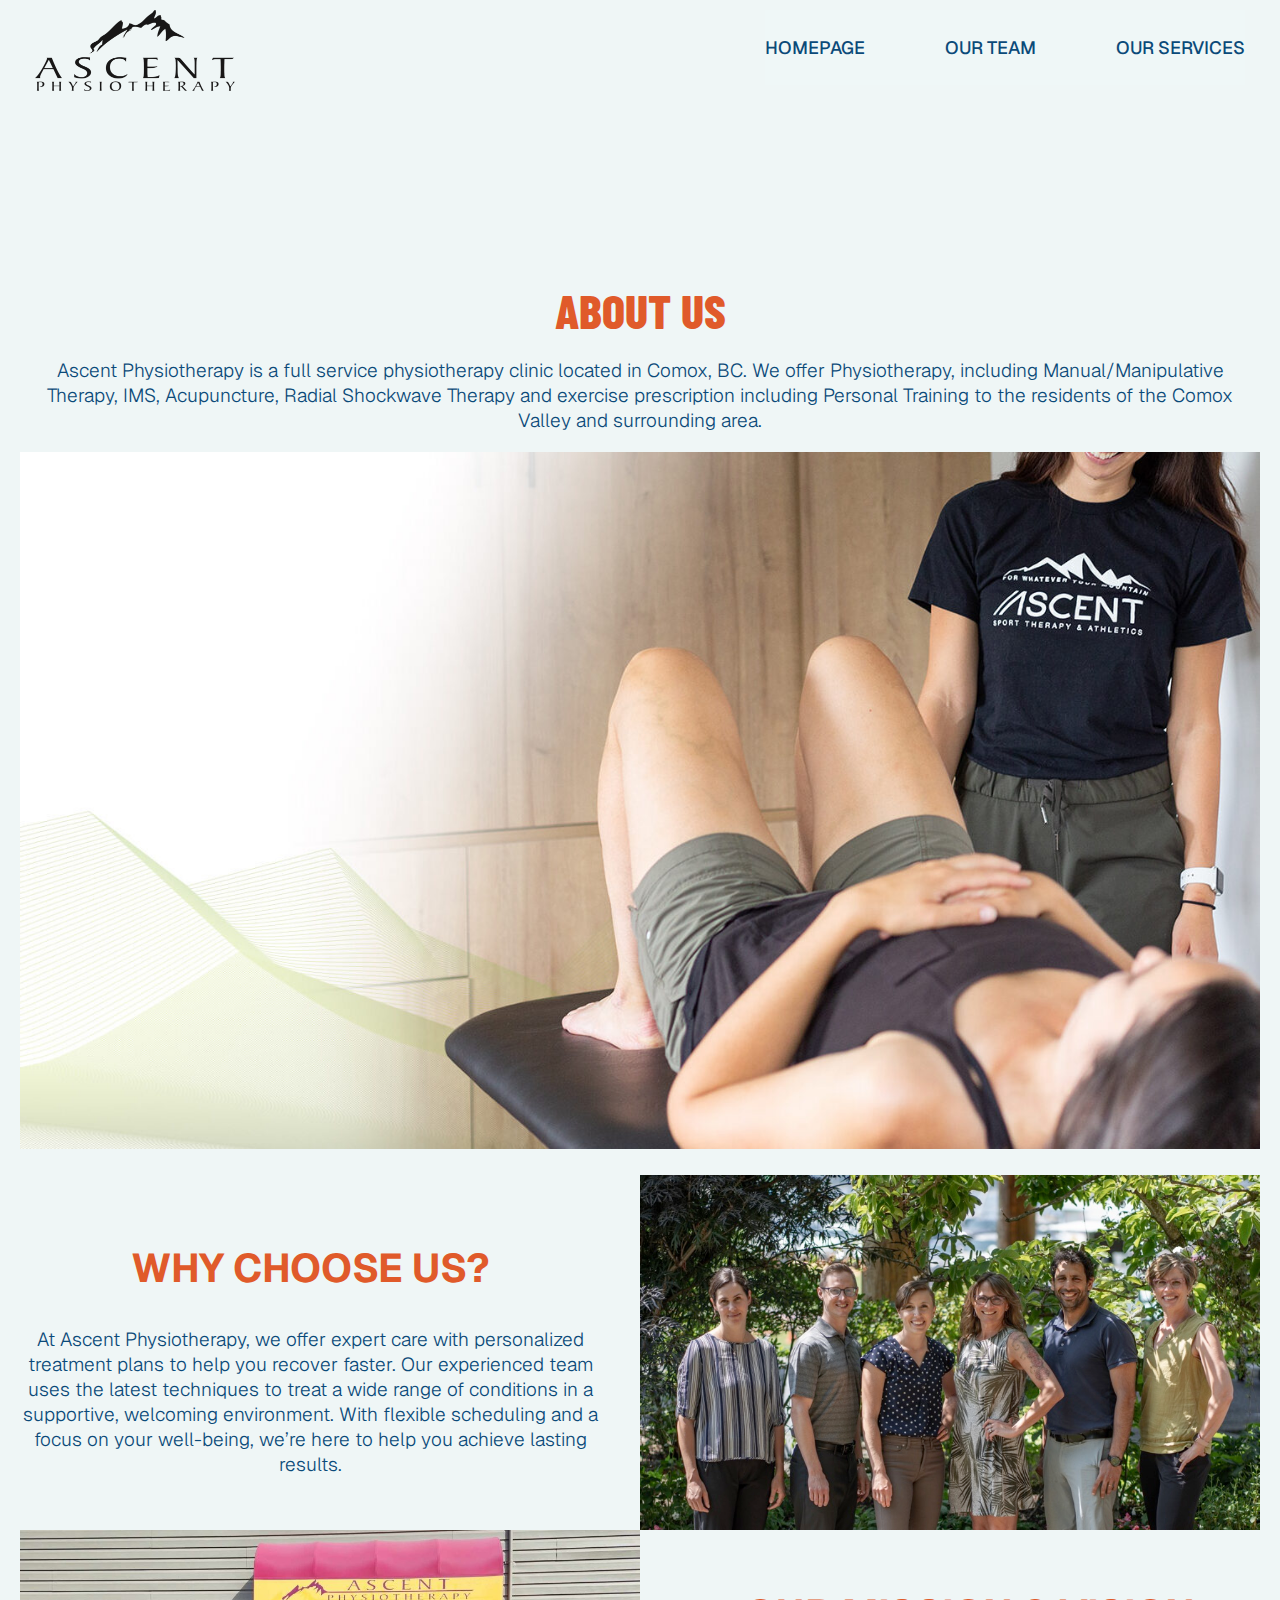
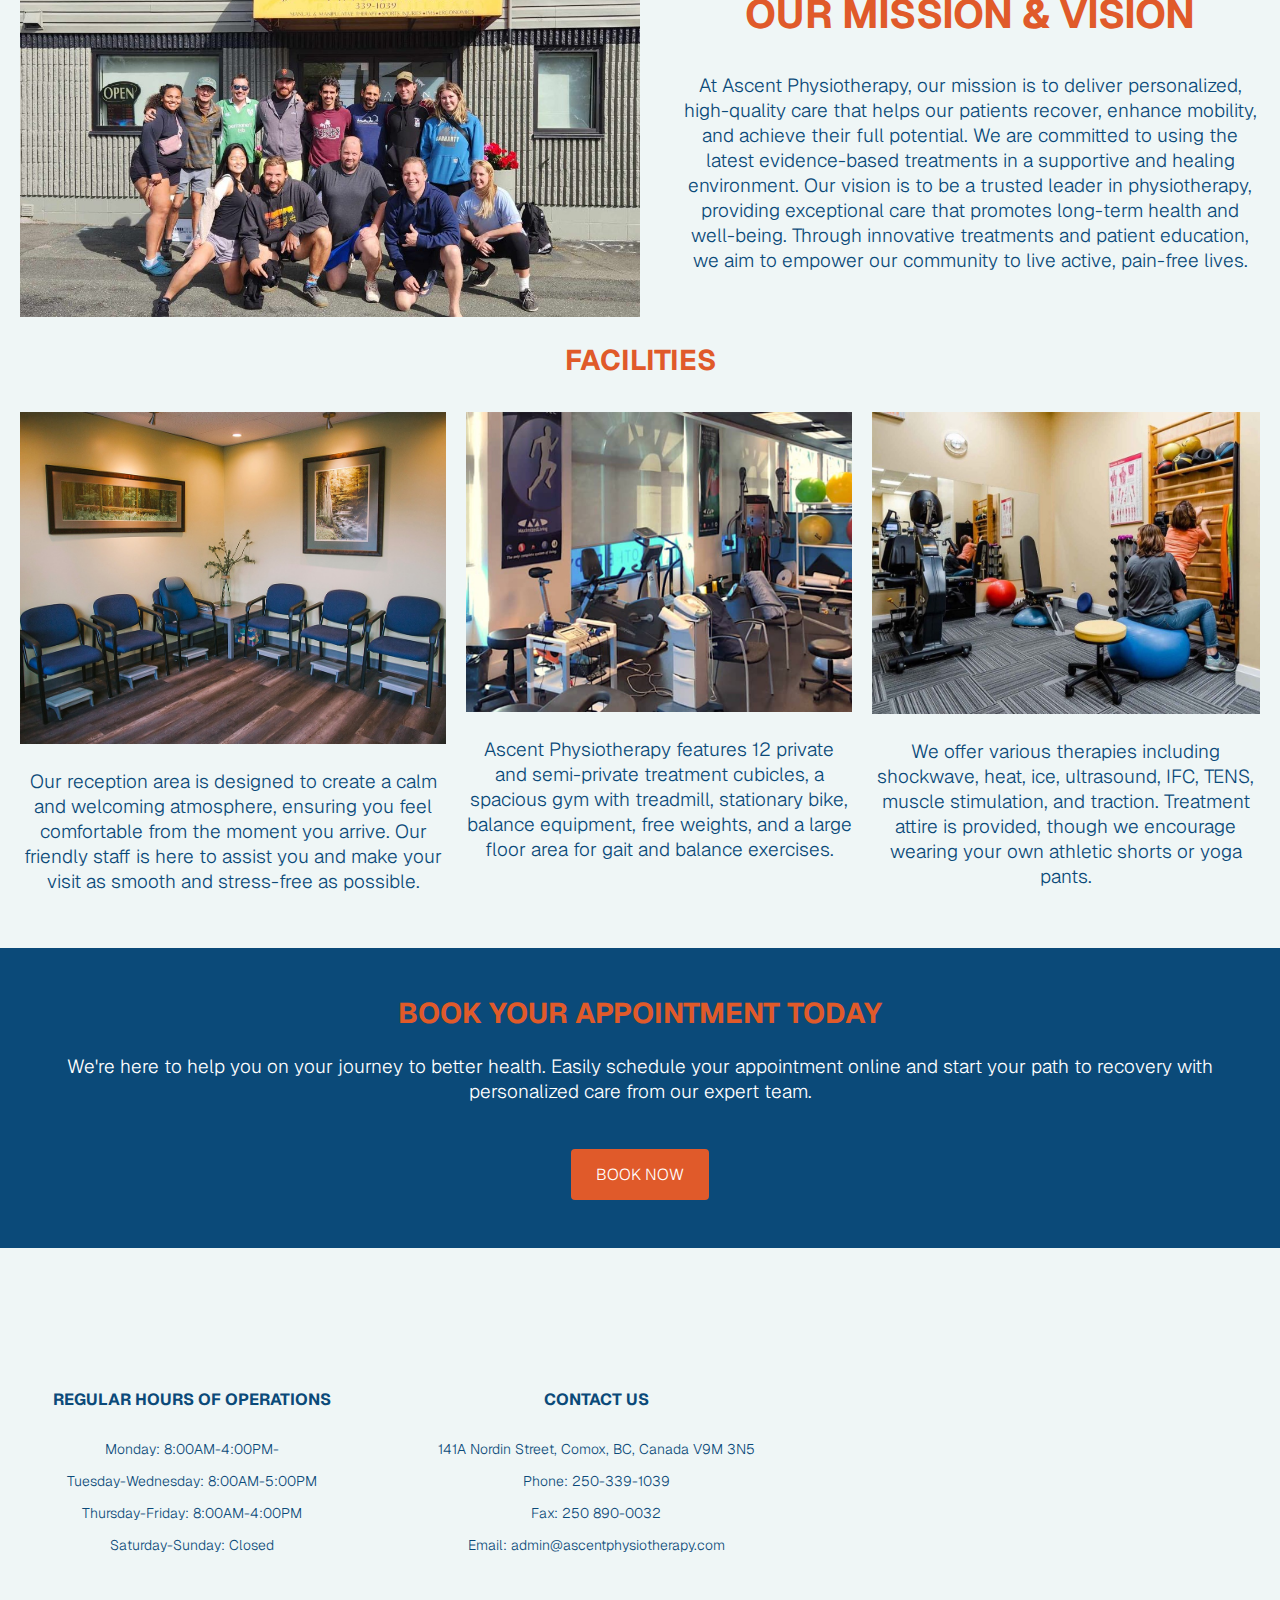
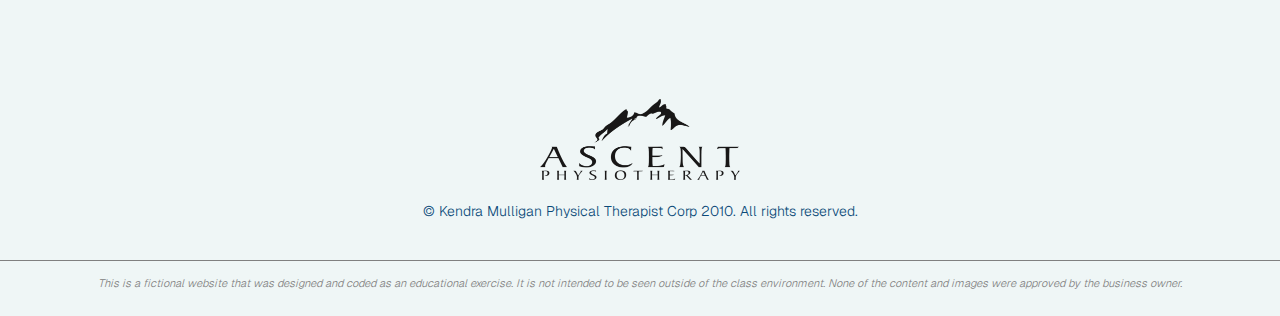
==== commit c0d25ea2: "Change footer structure" ====
--- a/index.html
+++ b/index.html
@@ -91,8 +91,8 @@
           alt="ascent physiotherapy staff image"
         />
       </section>
+      <h2>Facilities</h2>
       <div class="facilities">
-        <h2>Facilities</h2>
         <article class="call-to-action-content">
           <img
             src="images/reception.jpg"
@@ -151,40 +151,44 @@
       </section>
     </main>
     <footer>
-      <div>
-        <h3>Regular Hours of Operations</h3>
-        <div>
-          <ul>
-            <li>Monday to Thursday: 8:00AM-5:00PM</li>
-            <li>Friday: 8:00AM-3:00PM</li>
-          </ul>
-        </div>
-      </div>
-      <div>
-        <h3>Contact us</h3>
-        <div>
-          <ul>
-            <li>141A Nordin Street, Comox, BC, Canada V9M 3N5</li>
-            <li><a href="tel:250-339-1039">Phone: 250-339-1039</a></li>
-            <li><a href="tel:250 890-0032">Fax: 250 890-0032</a></li>
-            <li>
-              <a href="mailto: admin@ascentphysiotherapy.com"
-                >Email: admin@ascentphysiotherapy.com</a
-              >
-            </li>
-          </ul>
-        </div>
-      </div>
-      <div class="google-map">
-        <iframe
-          src="https://www.google.com/maps/embed?pb=!1m14!1m8!1m3!1d10328.096528320391!2d-124.9249159!3d49.6726841!3m2!1i1024!2i768!4f13.1!3m3!1m2!1s0x54881315b1258325%3A0xf21aee3501fe1122!2sAscent%20Physiotherapy!5e0!3m2!1svi!2sca!4v1732145270469!5m2!1svi!2sca"
-          width="400"
-          height="400"
-          style="border: 0"
-          allowfullscreen=""
-          loading="lazy"
-          referrerpolicy="no-referrer-when-downgrade"
-        ></iframe>
+      <div class="footer-contacts">
+        <div>
+          <h3>Regular Hours of Operations</h3>
+          <div>
+            <ul>
+              <li>Monday: 8:00AM-4:00PM-</li>
+              <li>Tuesday-Wednesday: 8:00AM-5:00PM</li>
+              <li>Thursday-Friday: 8:00AM-4:00PM</li>
+              <li>Saturday-Sunday: Closed</li>
+            </ul>
+          </div>
+        </div>
+        <div>
+          <h3>Contact us</h3>
+          <div>
+            <ul>
+              <li>141A Nordin Street, Comox, BC, Canada V9M 3N5</li>
+              <li><a href="tel:250-339-1039">Phone: 250-339-1039</a></li>
+              <li><a href="tel:250 890-0032">Fax: 250 890-0032</a></li>
+              <li>
+                <a href="mailto: admin@ascentphysiotherapy.com"
+                  >Email: admin@ascentphysiotherapy.com</a
+                >
+              </li>
+            </ul>
+          </div>
+        </div>
+        <div class="google-map">
+          <iframe
+            src="https://www.google.com/maps/embed?pb=!1m14!1m8!1m3!1d10328.096528320391!2d-124.9249159!3d49.6726841!3m2!1i1024!2i768!4f13.1!3m3!1m2!1s0x54881315b1258325%3A0xf21aee3501fe1122!2sAscent%20Physiotherapy!5e0!3m2!1svi!2sca!4v1732145270469!5m2!1svi!2sca"
+            width="400"
+            height="400"
+            style="border: 0"
+            allowfullscreen=""
+            loading="lazy"
+            referrerpolicy="no-referrer-when-downgrade"
+          ></iframe>
+        </div>
       </div>
       <div class="footer-logo">
         <img src="images/ascentlogo.png" width="200" alt="Ascent logo" />
--- a/style.css
+++ b/style.css
@@ -205,10 +205,15 @@
     margin: 0;
   }
 
+  .homepage-content h2 {
+    font-size: 40px;
+  }
+
   .why-choose-us-section {
     display: flex;
     align-items: center;
     gap: 40px;
+    margin: 0 20px;
   }
 
   .why-choose-us-section img {
@@ -220,10 +225,28 @@
     align-items: center;
     gap: 40px;
     flex-direction: row-reverse;
+    margin: 0 20px;
   }
   .our-mission img {
     width: 50%;
   }
+
+  .facilities {
+    gap: 20px;
+    display: flex;
+  }
+
+  .footer-contacts {
+    display: flex;
+    justify-content: space-around;
+    align-items: center;
+    line-height: 32px;
+  }
+
+  .google-map iframe {
+    width: 365px;
+    height: 365px;
+  }
 }
 
 /*-------- LARGE DEVICES (desktops, 1200px and up) ---------*/
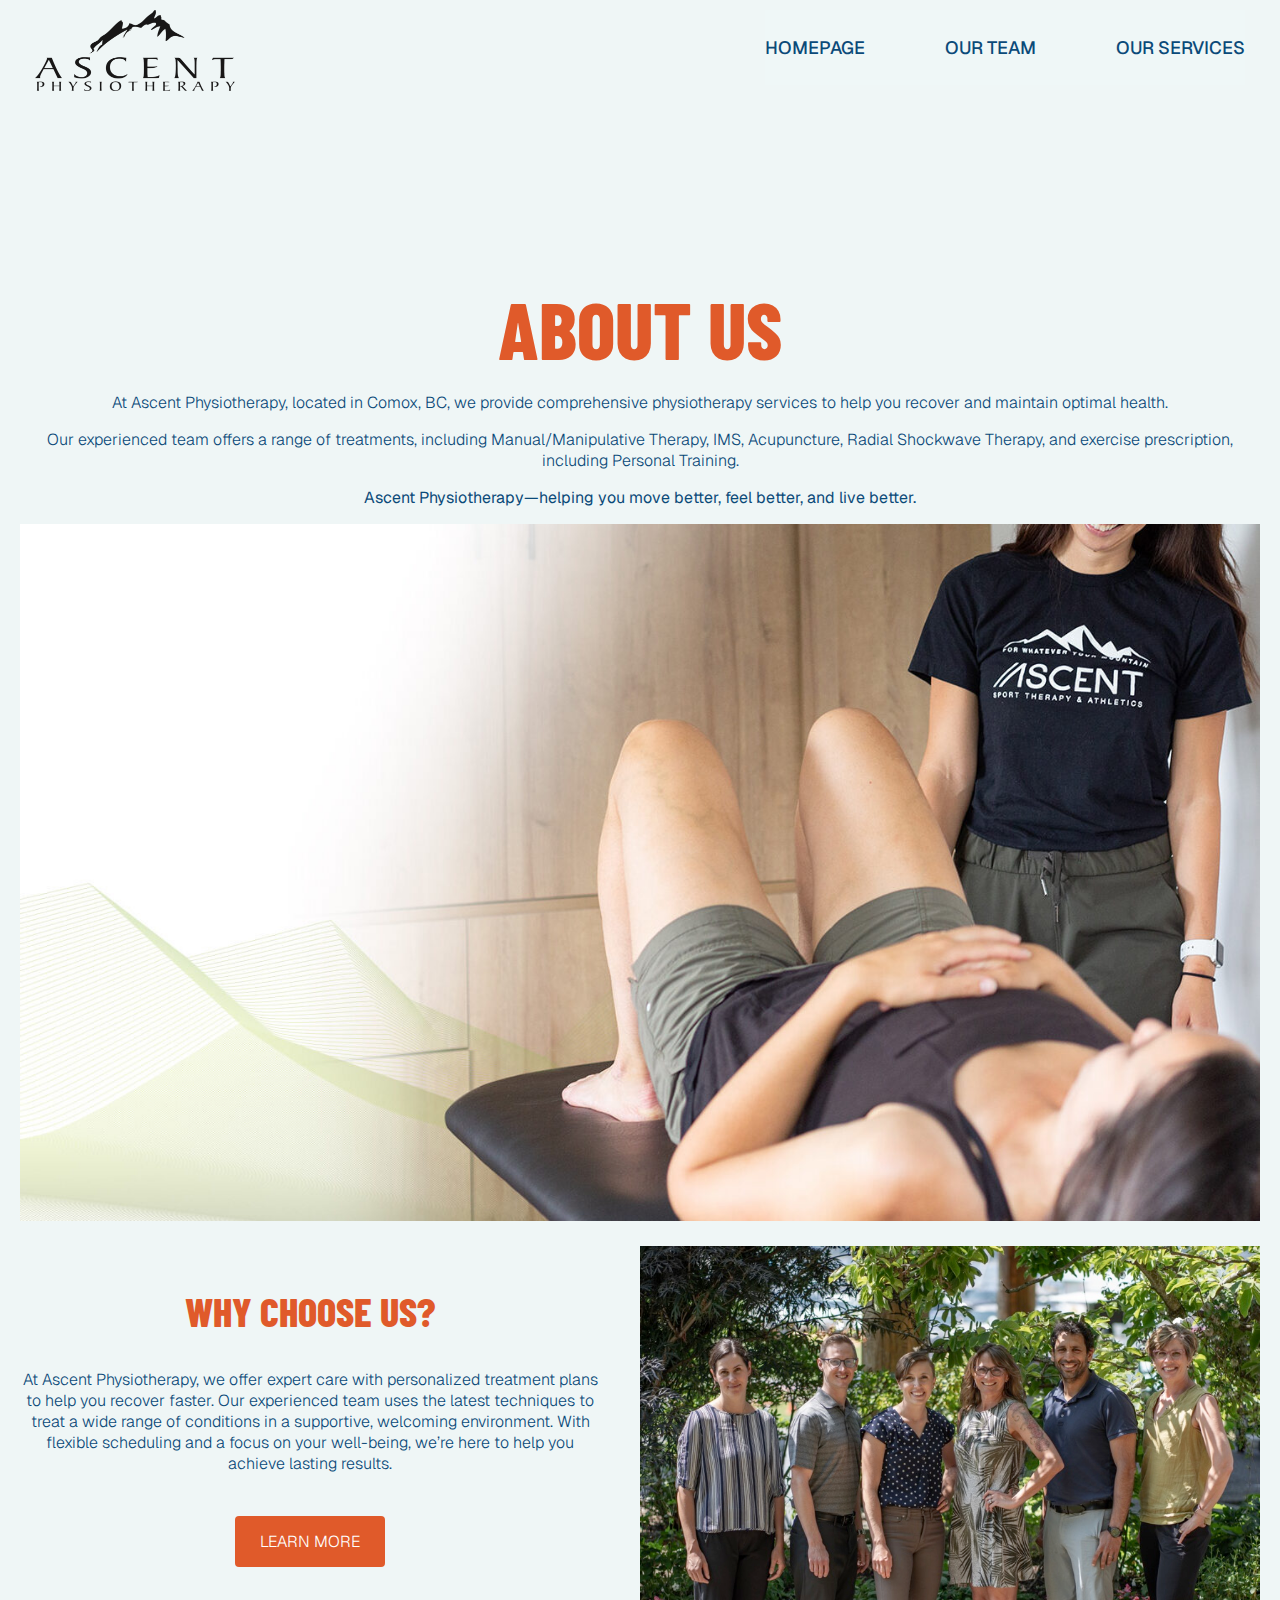
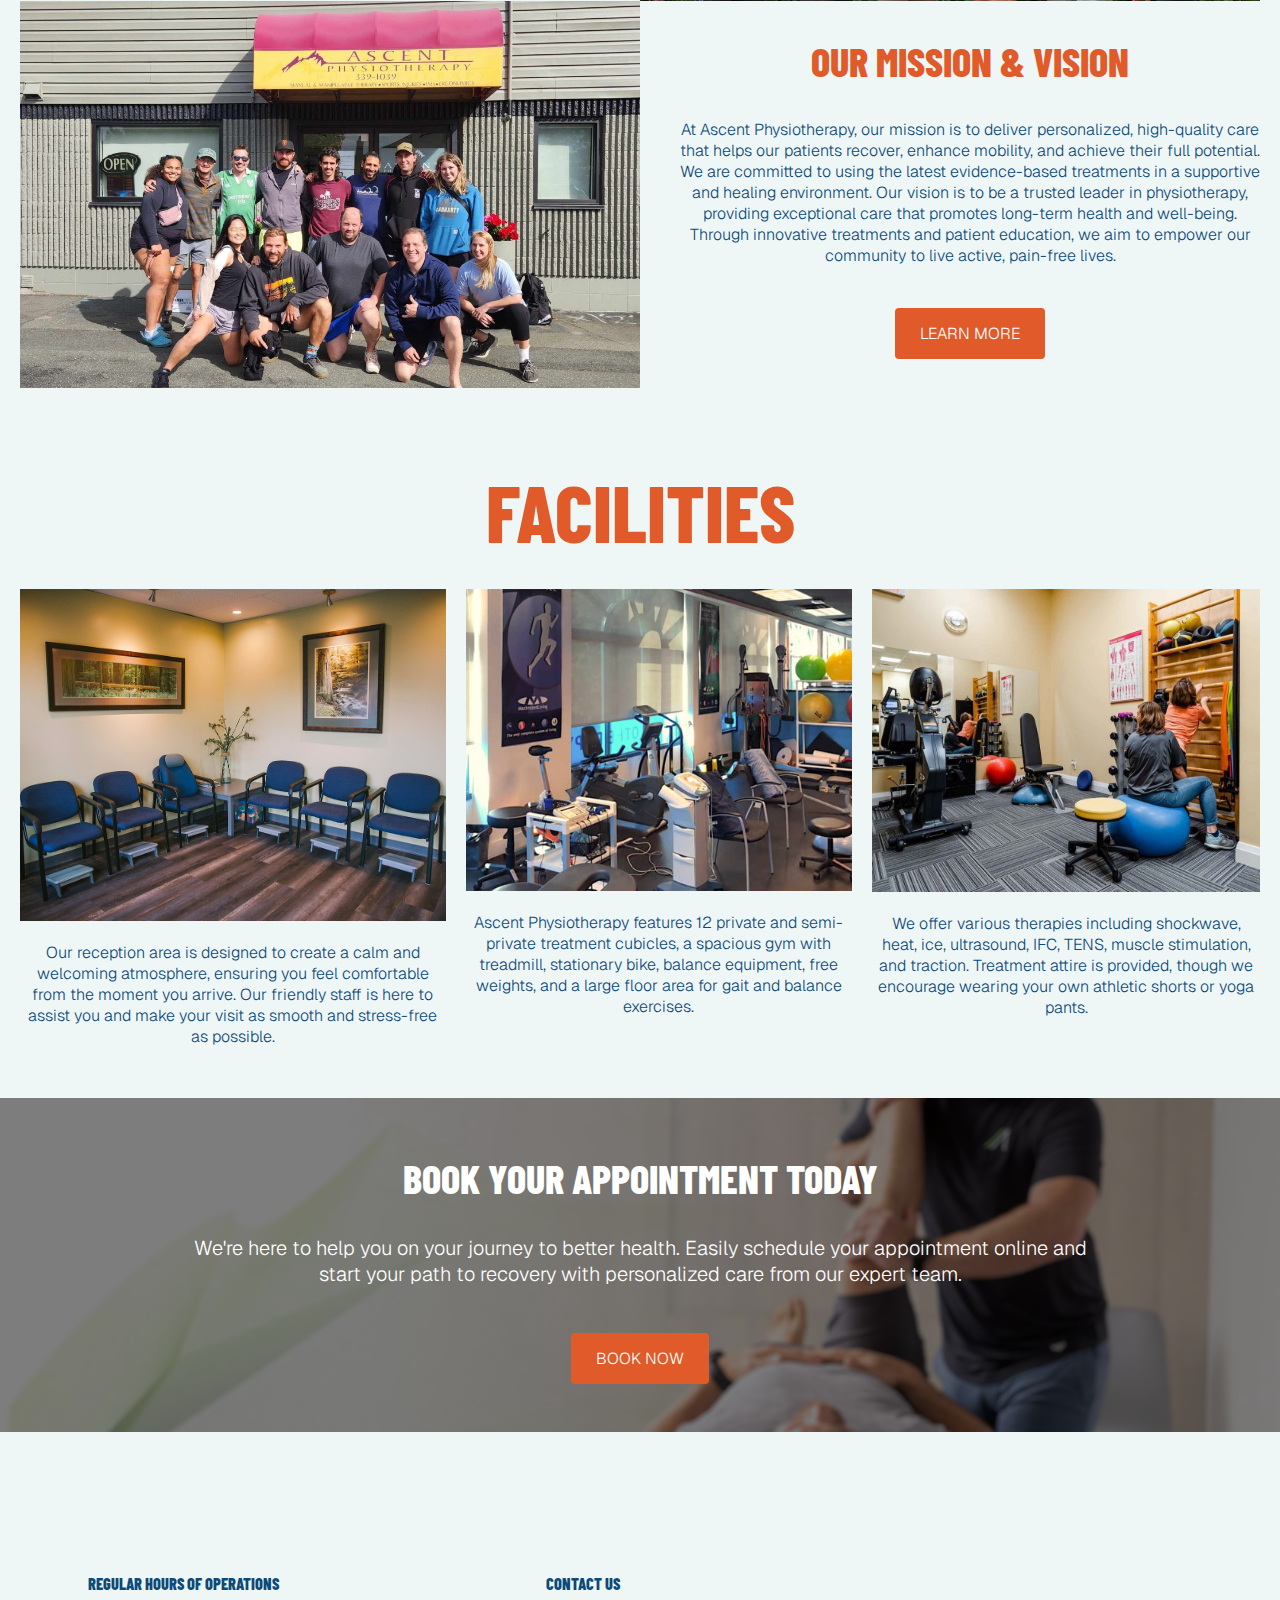
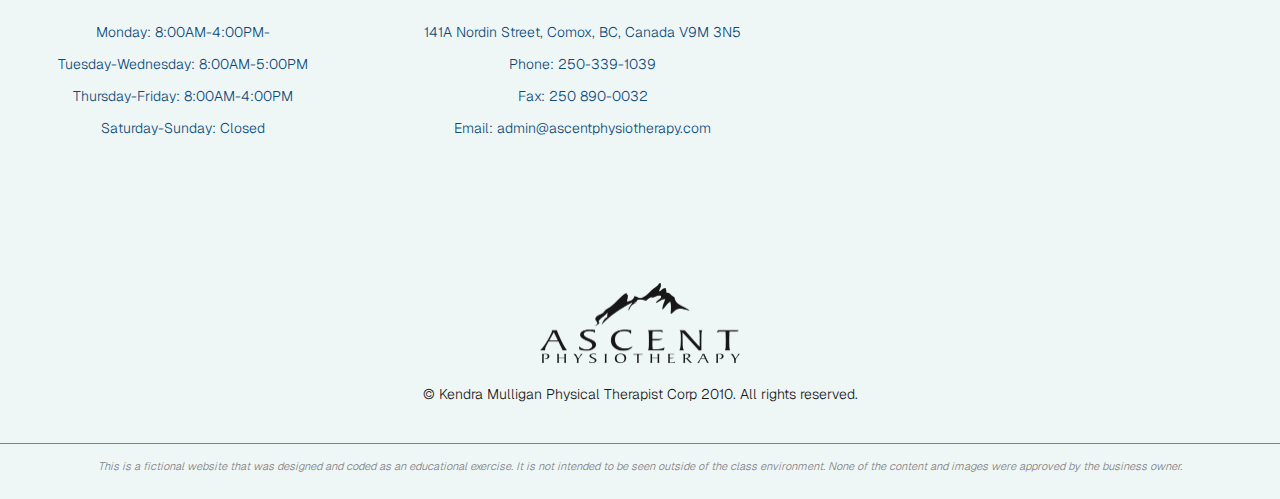
==== commit 66c6bc4a: "Change homepage content and add section wrapper for facilities" ====
--- a/index.html
+++ b/index.html
@@ -42,13 +42,22 @@
       <section class="homepage-content about-us">
         <h1>About us</h1>
         <p>
-          Ascent Physiotherapy is a full service physiotherapy clinic located in
-          Comox, BC. We offer Physiotherapy, including Manual/Manipulative
-          Therapy, IMS, Acupuncture, Radial Shockwave Therapy and exercise
-          prescription including Personal Training to the residents of the Comox
-          Valley and surrounding area.
-        </p>
-        <!--Content from business website-->
+          At Ascent Physiotherapy, located in Comox, BC, we provide
+          comprehensive physiotherapy services to help you recover and maintain
+          optimal health.
+        </p>
+        <p>
+          Our experienced team offers a range of treatments, including
+          Manual/Manipulative Therapy, IMS, Acupuncture, Radial Shockwave
+          Therapy, and exercise prescription, including Personal Training.
+        </p>
+        <p>
+          <strong>
+            Ascent Physiotherapy—helping you move better, feel better, and live
+            better.
+          </strong>
+        </p>
+        <!--Content idea from business website and rewrite by ChatGPT-->
         <img src="images/aboutus.jpg" alt="ascent physiotherapy image" />
       </section>
       <section class="homepage-content why-choose-us-section">
@@ -63,6 +72,7 @@
             results.
           </p>
           <!--Written by ChatGPT-->
+          <a href="#" target="_blank">Learn more</a>
         </div>
         <img
           src="images/staff.jpg"
@@ -84,6 +94,7 @@
             aim to empower our community to live active, pain-free lives.
           </p>
           <!--Written by ChatGPT-->
+          <a href="#" target="_blank">Learn more</a>
         </div>
         <img
           src="images/vision.jpg"
@@ -91,51 +102,53 @@
           alt="ascent physiotherapy staff image"
         />
       </section>
-      <h2>Facilities</h2>
-      <div class="facilities">
-        <article class="call-to-action-content">
-          <img
-            src="images/reception.jpg"
-            width="300"
-            alt="ascent physiotherapy reception photo"
-          />
-          <p>
-            Our reception area is designed to create a calm and welcoming
-            atmosphere, ensuring you feel comfortable from the moment you
-            arrive. Our friendly staff is here to assist you and make your visit
-            as smooth and stress-free as possible.
-          </p>
-          <!--written by Chat GPT-->
-        </article>
-        <article class="call-to-action-content">
-          <img
-            src="images/equipment.jpg"
-            width="300"
-            alt="ascent physiotherapy gym area photo"
-          />
-          <p>
-            Ascent Physiotherapy features 12 private and semi-private treatment
-            cubicles, a spacious gym with treadmill, stationary bike, balance
-            equipment, free weights, and a large floor area for gait and balance
-            exercises.
-          </p>
-          <!--written by Chat GPT-->
-        </article>
-        <article class="call-to-action-content">
-          <img
-            src="images/gym.jpg"
-            width="300"
-            alt="ascent physiotherapy gym area photo"
-          />
-          <p>
-            We offer various therapies including shockwave, heat, ice,
-            ultrasound, IFC, TENS, muscle stimulation, and traction. Treatment
-            attire is provided, though we encourage wearing your own athletic
-            shorts or yoga pants.
-          </p>
-          <!--written by Chat GPT-->
-        </article>
-      </div>
+      <section class="facilities-section">
+        <h2>Facilities</h2>
+        <div class="facilities">
+          <article class="call-to-action-content">
+            <img
+              src="images/reception.jpg"
+              width="300"
+              alt="ascent physiotherapy reception photo"
+            />
+            <p>
+              Our reception area is designed to create a calm and welcoming
+              atmosphere, ensuring you feel comfortable from the moment you
+              arrive. Our friendly staff is here to assist you and make your
+              visit as smooth and stress-free as possible.
+            </p>
+            <!--written by Chat GPT-->
+          </article>
+          <article class="call-to-action-content">
+            <img
+              src="images/equipment.jpg"
+              width="300"
+              alt="ascent physiotherapy gym area photo"
+            />
+            <p>
+              Ascent Physiotherapy features 12 private and semi-private
+              treatment cubicles, a spacious gym with treadmill, stationary
+              bike, balance equipment, free weights, and a large floor area for
+              gait and balance exercises.
+            </p>
+            <!--written by Chat GPT-->
+          </article>
+          <article class="call-to-action-content">
+            <img
+              src="images/gym.jpg"
+              width="300"
+              alt="ascent physiotherapy gym area photo"
+            />
+            <p>
+              We offer various therapies including shockwave, heat, ice,
+              ultrasound, IFC, TENS, muscle stimulation, and traction. Treatment
+              attire is provided, though we encourage wearing your own athletic
+              shorts or yoga pants.
+            </p>
+            <!--written by Chat GPT-->
+          </article>
+        </div>
+      </section>
       <section class="call-to-action">
         <!--Add background image in CSS-->
         <h2>Book Your Appointment Today</h2>
--- a/style.css
+++ b/style.css
@@ -38,11 +38,15 @@
 h2 {
   color: #e05a2a;
   text-transform: uppercase;
+  font-family: "Barlow Condensed", sans-serif;
+  font-weight: 800;
 }
 
 h3 {
   font-weight: bold;
   text-transform: uppercase;
+  font-family: "Barlow Condensed", sans-serif;
+  font-weight: 800;
 }
 
 /*-------- HEADER ---------*/
@@ -93,18 +97,7 @@
   margin: 20px;
 }
 
-.facilities {
-  margin: 20px;
-}
-
-.call-to-action {
-  background-color: #0b4a79;
-  padding: 22px;
-  color: white;
-  margin: 35px 0;
-}
-
-.call-to-action a {
+.homepage-content a {
   color: #ffffff;
   text-transform: uppercase;
   background-color: #e05a2a;
@@ -116,6 +109,42 @@
   padding: 15px 25px;
 }
 
+.facilities {
+  margin: 20px;
+}
+
+.facilities-section h2 {
+  font-size: 8rem;
+  margin: 75px 0 0 0;
+}
+
+.call-to-action {
+  background-image: url(images/booknow.png);
+  padding: 22px;
+  color: #ffffff;
+  margin: 35px 0;
+  background-position: center;
+  background-size: 155%;
+  background-repeat: no-repeat;
+}
+
+.call-to-action h2 {
+  color: white;
+}
+
+/* Book now button */
+.call-to-action a {
+  color: #ffffff;
+  text-transform: uppercase;
+  background-color: #e05a2a;
+  border-radius: 4px;
+  display: inline-block;
+  text-decoration: none;
+  font-size: 1.6rem;
+  margin: 26px 0;
+  padding: 15px 25px;
+}
+
 footer img {
   width: 200px;
   margin: 0;
@@ -136,6 +165,10 @@
 
 .footer-logo {
   margin: 40px;
+}
+
+.footer-logo p {
+  color: #191717;
 }
 
 .note {
@@ -169,7 +202,7 @@
   }
 
   main {
-    font-size: 19px;
+    font-size: 16px;
   }
 
   a {
@@ -201,12 +234,16 @@
     color: #0b4a79;
   }
 
+  h1 {
+    font-size: 8rem;
+  }
+
+  h2 {
+    font-size: 40px;
+  }
+
   .homepage-content img {
     margin: 0;
-  }
-
-  .homepage-content h2 {
-    font-size: 40px;
   }
 
   .why-choose-us-section {
@@ -227,6 +264,7 @@
     flex-direction: row-reverse;
     margin: 0 20px;
   }
+
   .our-mission img {
     width: 50%;
   }
@@ -234,6 +272,17 @@
   .facilities {
     gap: 20px;
     display: flex;
+  }
+
+  .call-to-action {
+    background-image: url(images/booknow.png);
+    padding: 22px 180px;
+    color: #ffffff;
+    margin: 35px 0;
+    background-position: center;
+    background-size: 100%;
+    background-repeat: no-repeat;
+    font-size: 2rem;
   }
 
   .footer-contacts {
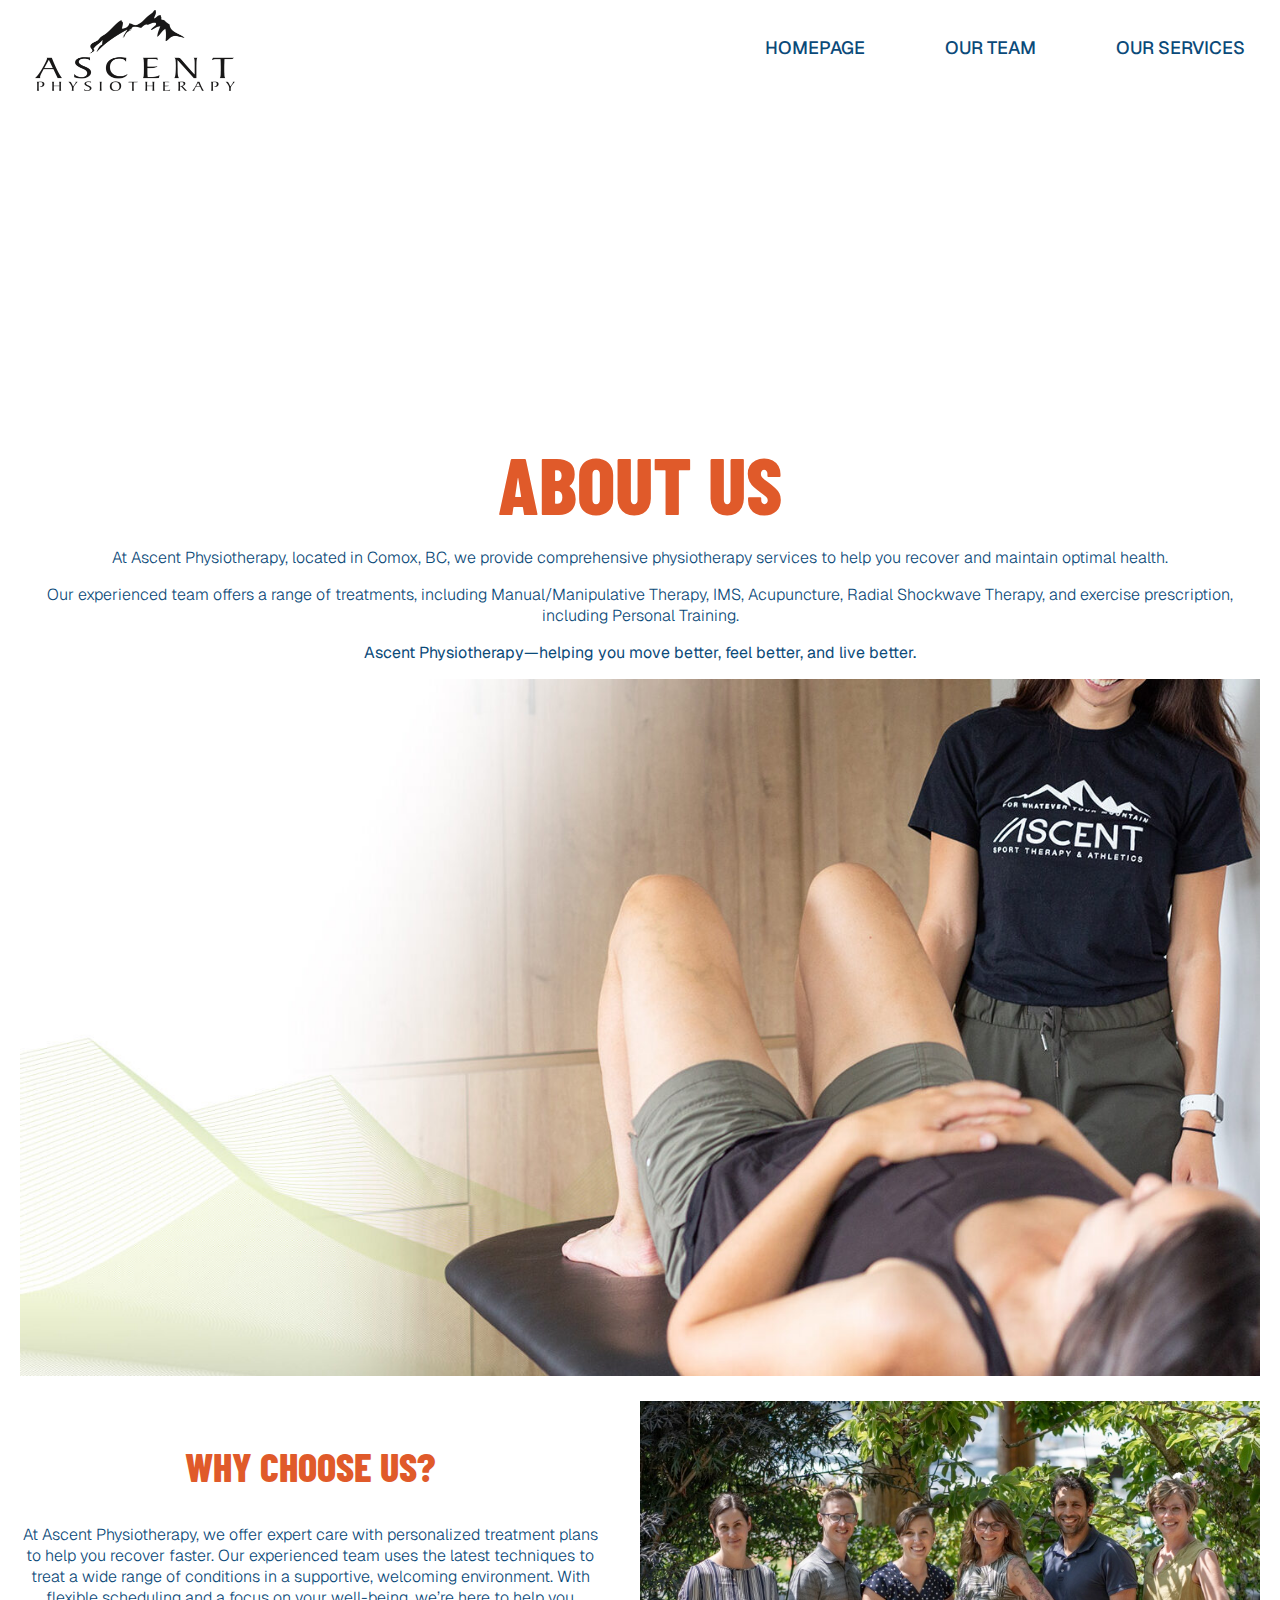
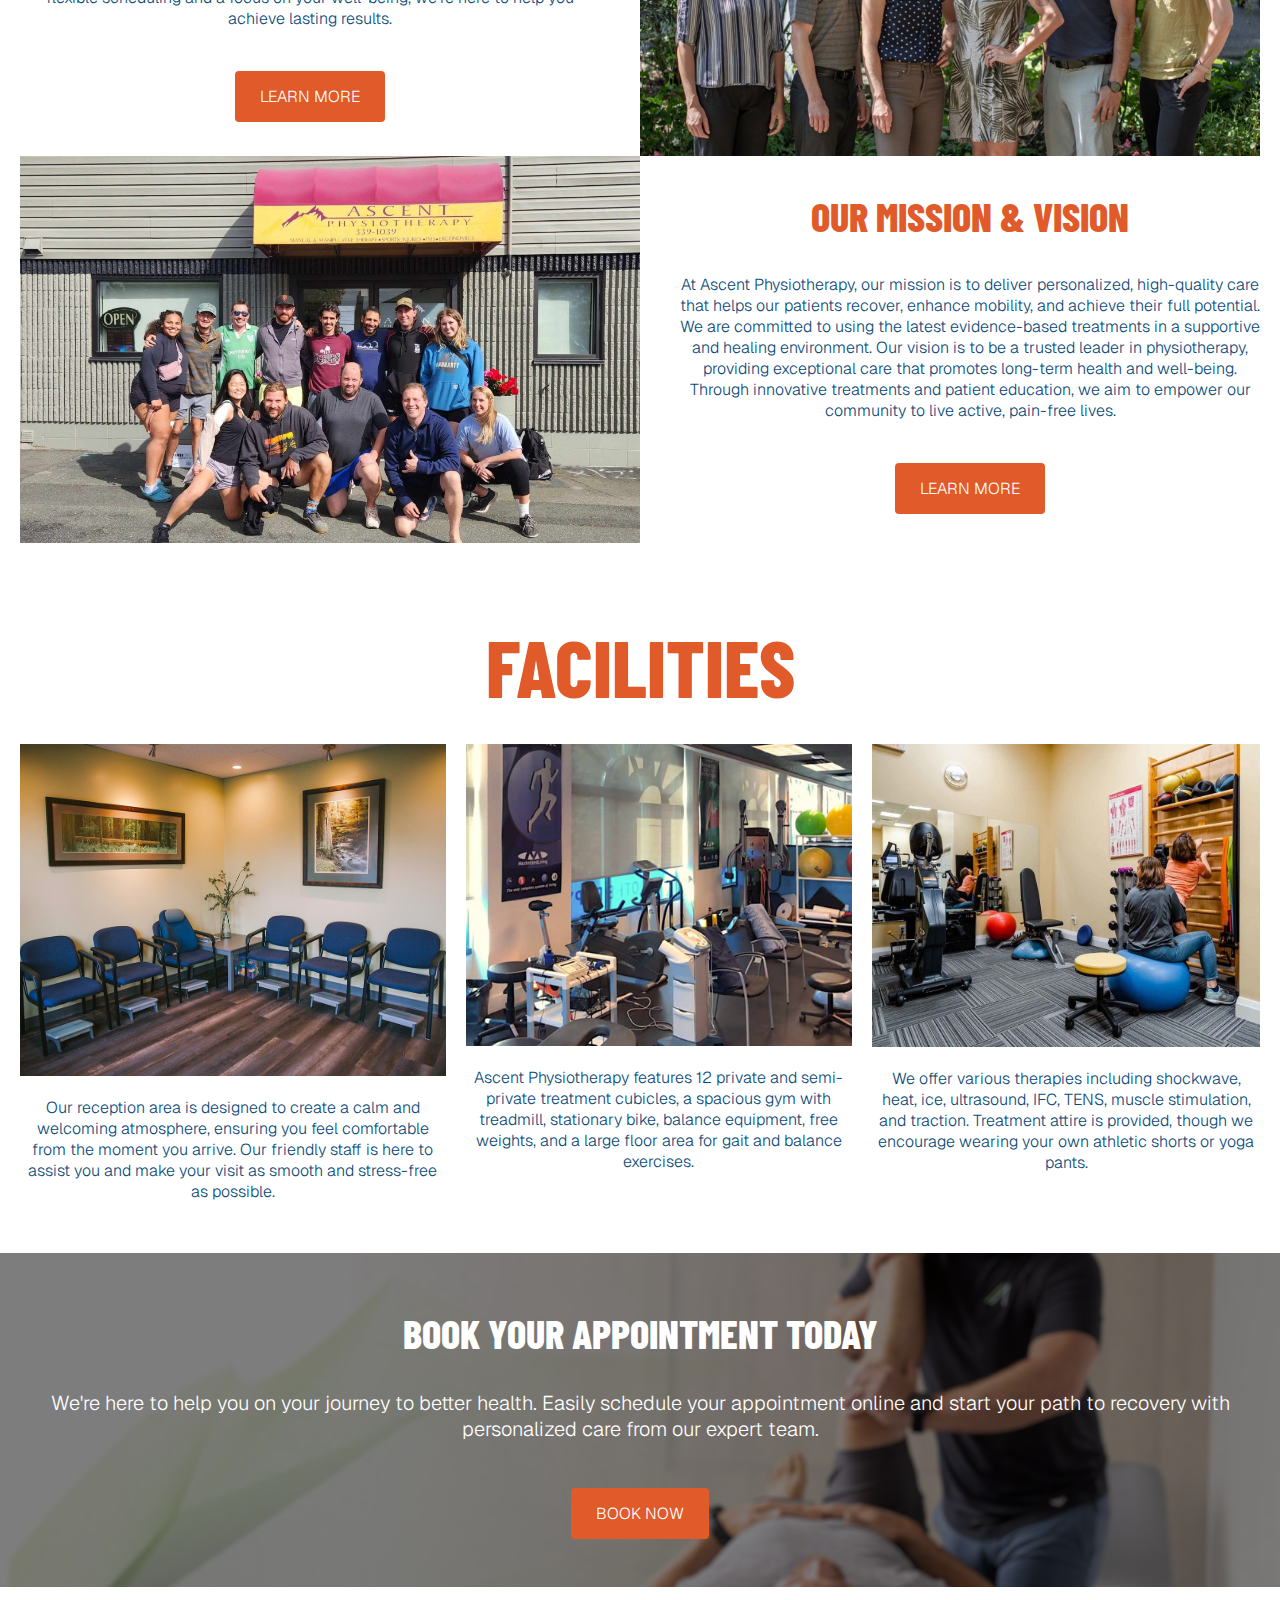
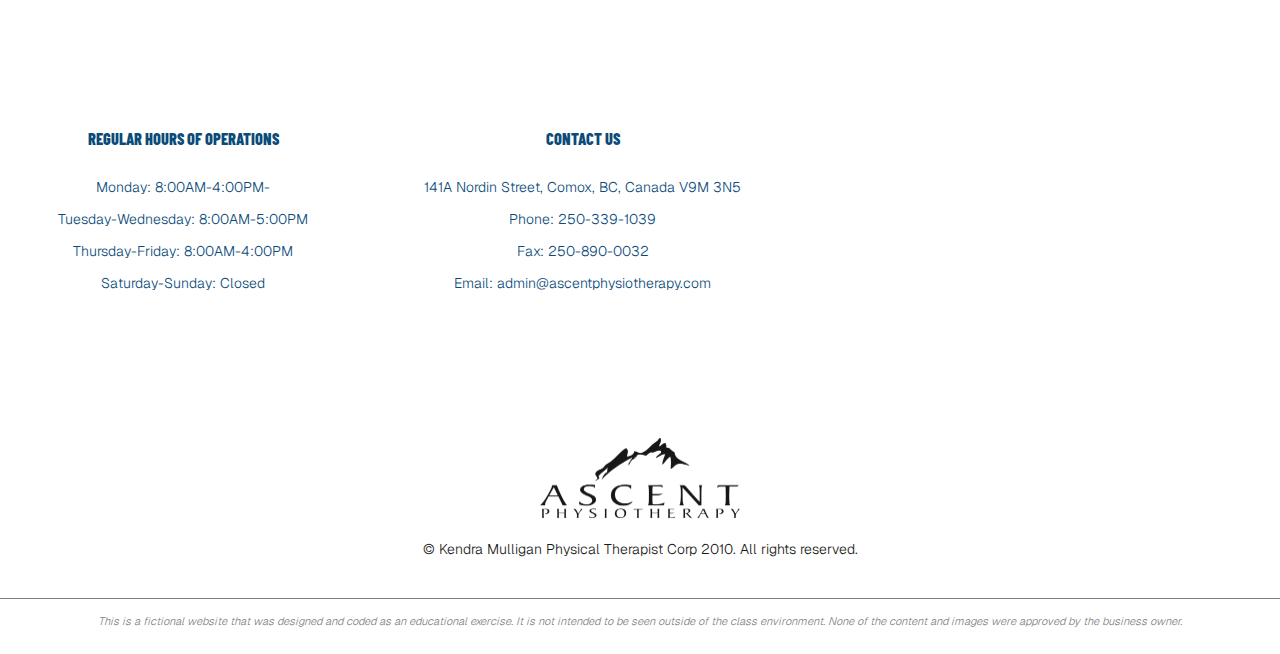
==== commit cc68df36: "Update video block" ====
--- a/index.html
+++ b/index.html
@@ -35,10 +35,20 @@
       </nav>
     </header>
     <main>
-      <video autoplay muted loop>
-        <source src="Physiotherapy Promotion Video.mp4" type="video/mp4" />
+      <!--<video autoplay muted loop>
+        <source src="Physiotherapy-Promotion-Video.mp4" type="video/mp4" />
       </video>
-      <!--https://www.youtube.com/watch?v=sQ9cavA_nXQ-->
+      https://www.youtube.com/watch?v=sQ9cavA_nXQ-->
+      <iframe
+        width="560"
+        height="315"
+        src="https://www.youtube.com/embed/sQ9cavA_nXQ?si=qqO0XzQbdVvLBrnq?&autoplay=1"
+        title="YouTube video player"
+        frameborder="0"
+        allow="accelerometer; autoplay; clipboard-write; encrypted-media; gyroscope; picture-in-picture; web-share"
+        referrerpolicy="strict-origin-when-cross-origin"
+        allowfullscreen
+      ></iframe>
       <section class="homepage-content about-us">
         <h1>About us</h1>
         <p>
@@ -182,9 +192,9 @@
             <ul>
               <li>141A Nordin Street, Comox, BC, Canada V9M 3N5</li>
               <li><a href="tel:250-339-1039">Phone: 250-339-1039</a></li>
-              <li><a href="tel:250 890-0032">Fax: 250 890-0032</a></li>
+              <li><a href="tel:250-890-0032">Fax: 250-890-0032</a></li>
               <li>
-                <a href="mailto: admin@ascentphysiotherapy.com"
+                <a href="mailto:admin@ascentphysiotherapy.com"
                   >Email: admin@ascentphysiotherapy.com</a
                 >
               </li>
--- a/style.css
+++ b/style.css
@@ -15,7 +15,7 @@
   font-style: normal;
   color: #0b4a79;
   text-align: center;
-  background-color: #eff6f6;
+  background-color: #ffffff;
 }
 
 video,
@@ -53,7 +53,7 @@
 header {
   display: flex;
   justify-content: space-between;
-  background-color: #eff6f6;
+  background-color: #ffffff;
 }
 
 header img {
@@ -86,13 +86,14 @@
 }
 
 .mobile-nav a {
-  color: #eff6f6;
+  color: #ffffff;
 }
 
 .mobile-nav ul {
   padding: 0;
 }
 
+/* ---- HOMEPAGE CONTENT ONLY ---- */
 .homepage-content {
   margin: 20px;
 }
@@ -178,6 +179,22 @@
   border-top: 1px solid grey;
   padding: 15px;
 }
+/* ------------------------END HOMEPAGE CONTENT ---------------------------------- */
+
+/* ------------------------ OUR TEAM CONTENT ---------------------------------- */
+.our-team-hero-section {
+  background-image: url(images/ourteam-hero.jpg);
+  margin: 13px 0;
+  background-position: center;
+  background-size: 100%;
+  background-repeat: no-repeat;
+}
+
+.our-team-hero-section h1 {
+  color: white;
+  font-size: 28px;
+  padding: 60px;
+}
 
 /* -----Hamburger icon menu----- */
 .show-items {
@@ -221,7 +238,7 @@
 
   .desktop-nav {
     display: block;
-    background-color: #eff7f7;
+    background-color: #ffffff;
     color: black;
   }
 
@@ -275,13 +292,7 @@
   }
 
   .call-to-action {
-    background-image: url(images/booknow.png);
-    padding: 22px 180px;
-    color: #ffffff;
-    margin: 35px 0;
-    background-position: center;
     background-size: 100%;
-    background-repeat: no-repeat;
     font-size: 2rem;
   }
 
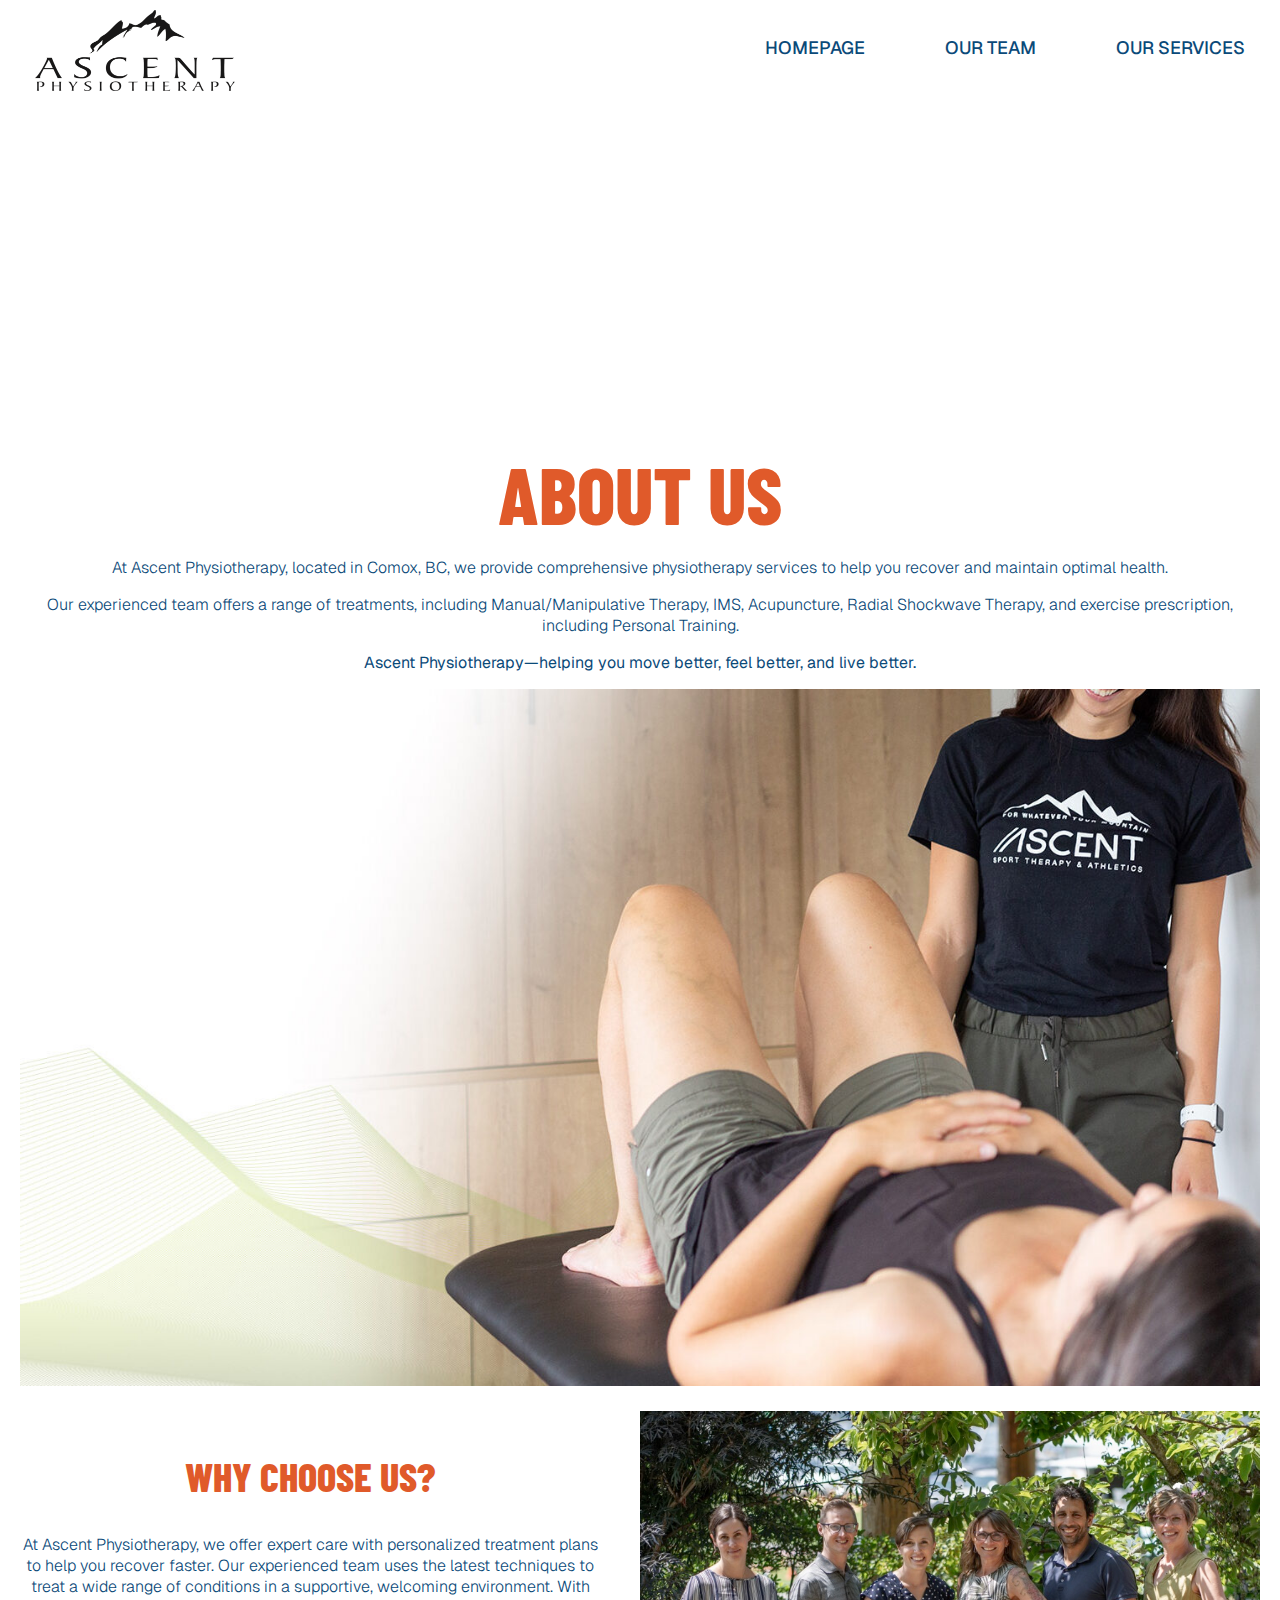
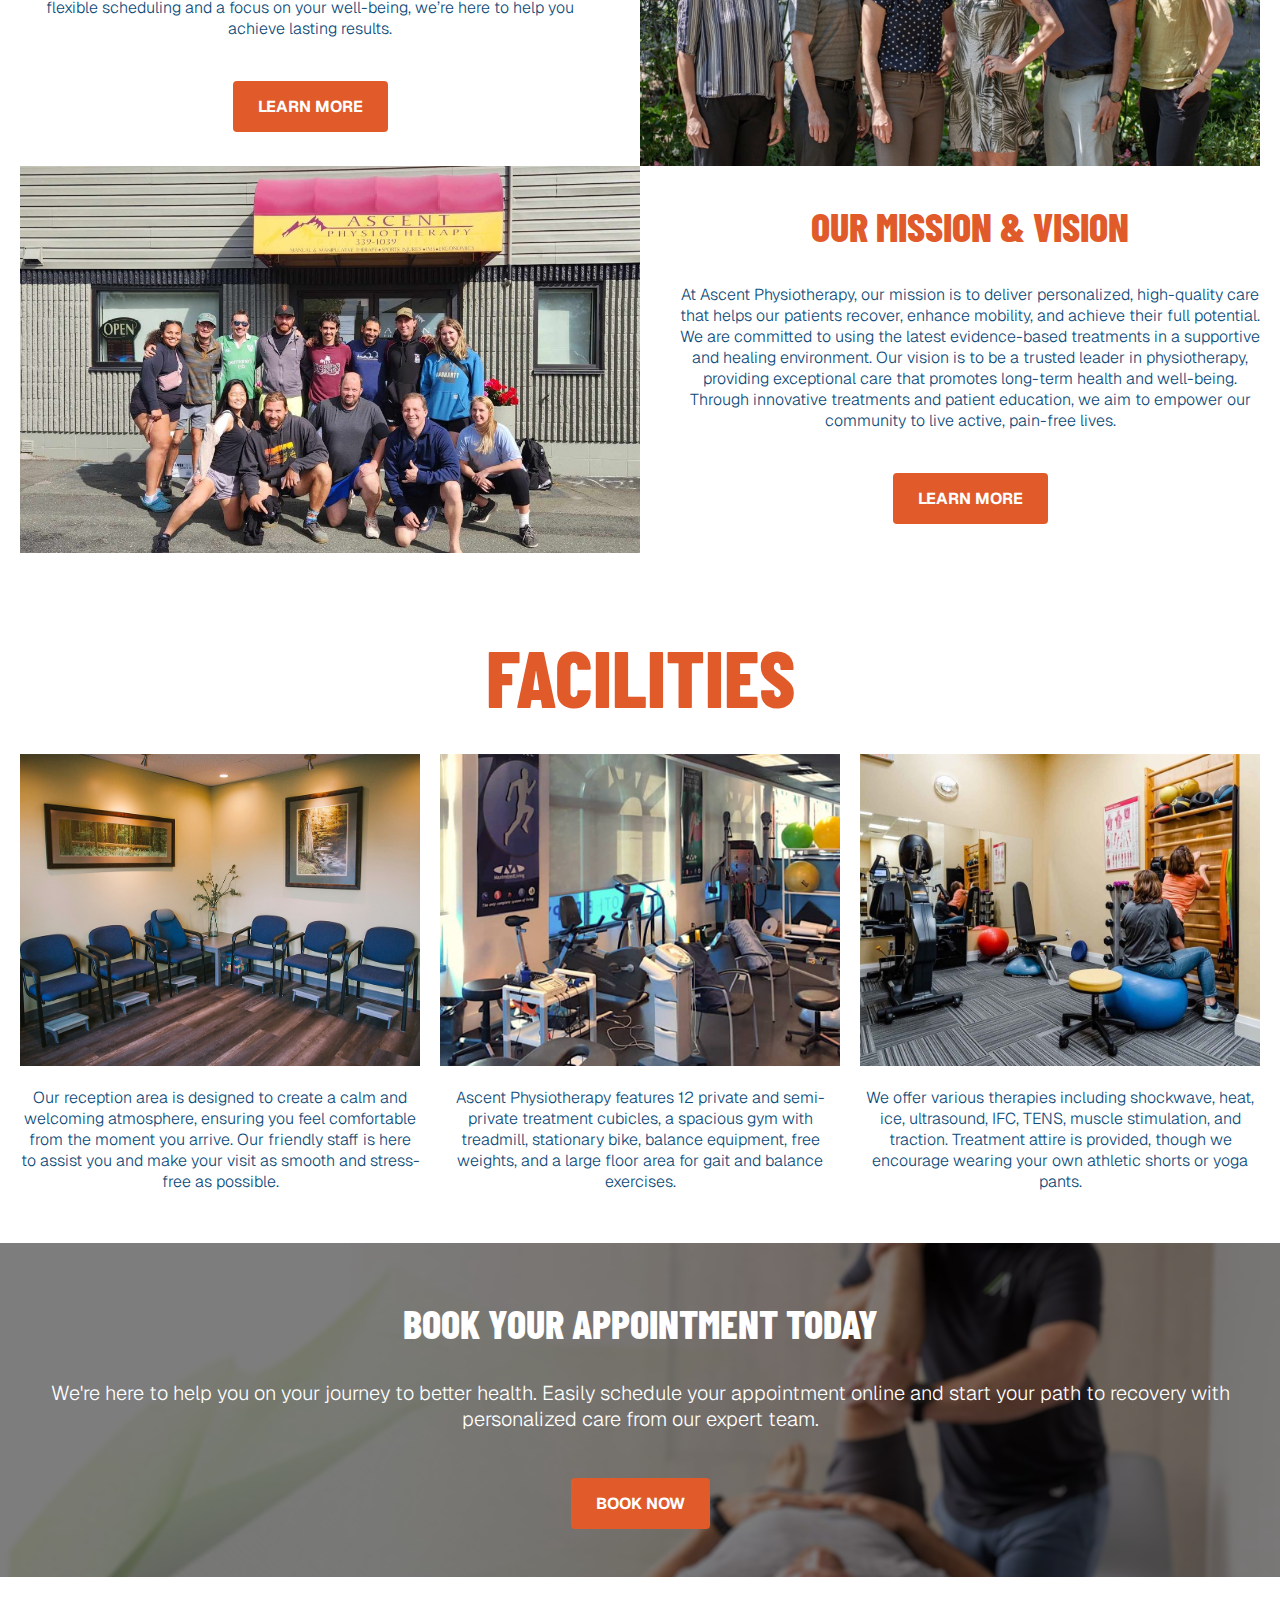
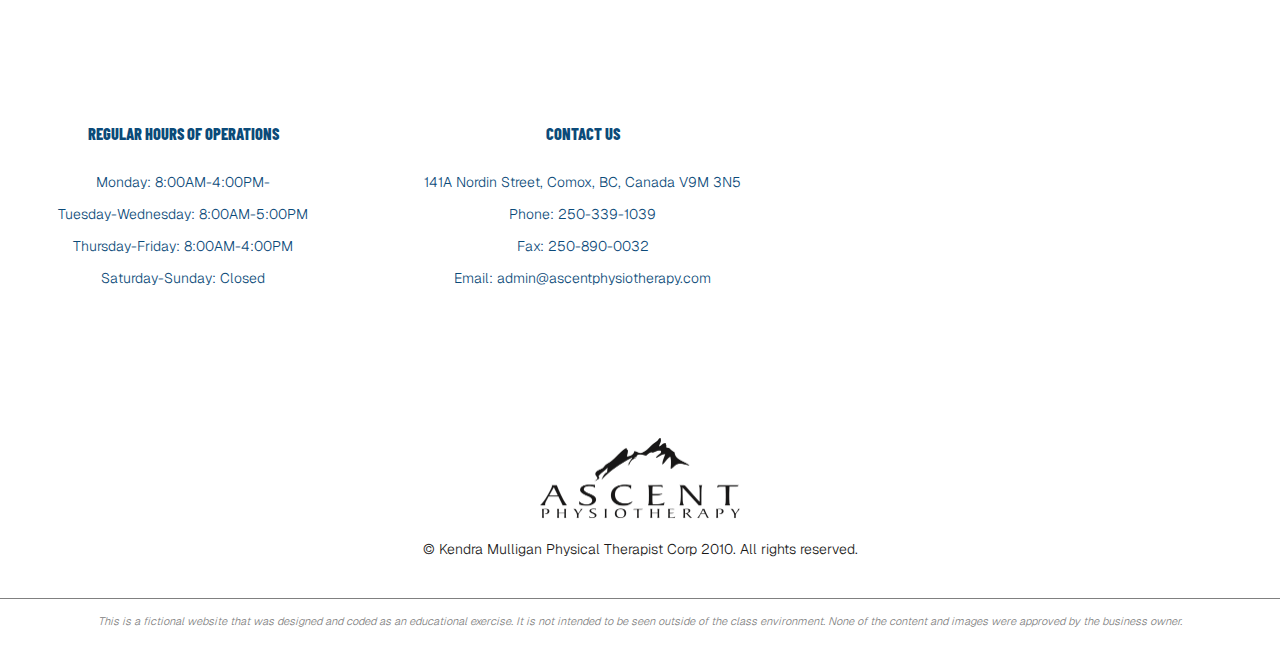
==== commit 3cf54df9: "Fix facilities images width and font" ====
--- a/index.html
+++ b/index.html
@@ -115,7 +115,7 @@
       <section class="facilities-section">
         <h2>Facilities</h2>
         <div class="facilities">
-          <article class="call-to-action-content">
+          <article class="facilities-content">
             <img
               src="images/reception.jpg"
               width="300"
@@ -129,7 +129,7 @@
             </p>
             <!--written by Chat GPT-->
           </article>
-          <article class="call-to-action-content">
+          <article class="facilities-content">
             <img
               src="images/equipment.jpg"
               width="300"
@@ -143,7 +143,7 @@
             </p>
             <!--written by Chat GPT-->
           </article>
-          <article class="call-to-action-content">
+          <article class="facilities-content">
             <img
               src="images/gym.jpg"
               width="300"
--- a/style.css
+++ b/style.css
@@ -18,7 +18,7 @@
   background-color: #ffffff;
 }
 
-video,
+iframe,
 img {
   width: 100%;
   margin-top: 10px;
@@ -94,6 +94,10 @@
 }
 
 /* ---- HOMEPAGE CONTENT ONLY ---- */
+iframe {
+  width: 100%;
+}
+
 .homepage-content {
   margin: 20px;
 }
@@ -106,6 +110,7 @@
   display: inline-block;
   text-decoration: none;
   font-size: 1.6rem;
+  font-weight: bold;
   margin: 26px 0;
   padding: 15px 25px;
 }
@@ -117,6 +122,10 @@
 .facilities-section h2 {
   font-size: 8rem;
   margin: 75px 0 0 0;
+}
+
+.facilities-content {
+  width: 100%;
 }
 
 .call-to-action {
@@ -142,6 +151,7 @@
   display: inline-block;
   text-decoration: none;
   font-size: 1.6rem;
+  font-weight: bold;
   margin: 26px 0;
   padding: 15px 25px;
 }
@@ -307,6 +317,15 @@
     width: 365px;
     height: 365px;
   }
+
+  .our-team-hero-section {
+    background-position: bottom;
+  }
+
+  .our-team-hero-section h1 {
+    font-size: 66px;
+    padding: 200px 0;
+  }
 }
 
 /*-------- LARGE DEVICES (desktops, 1200px and up) ---------*/
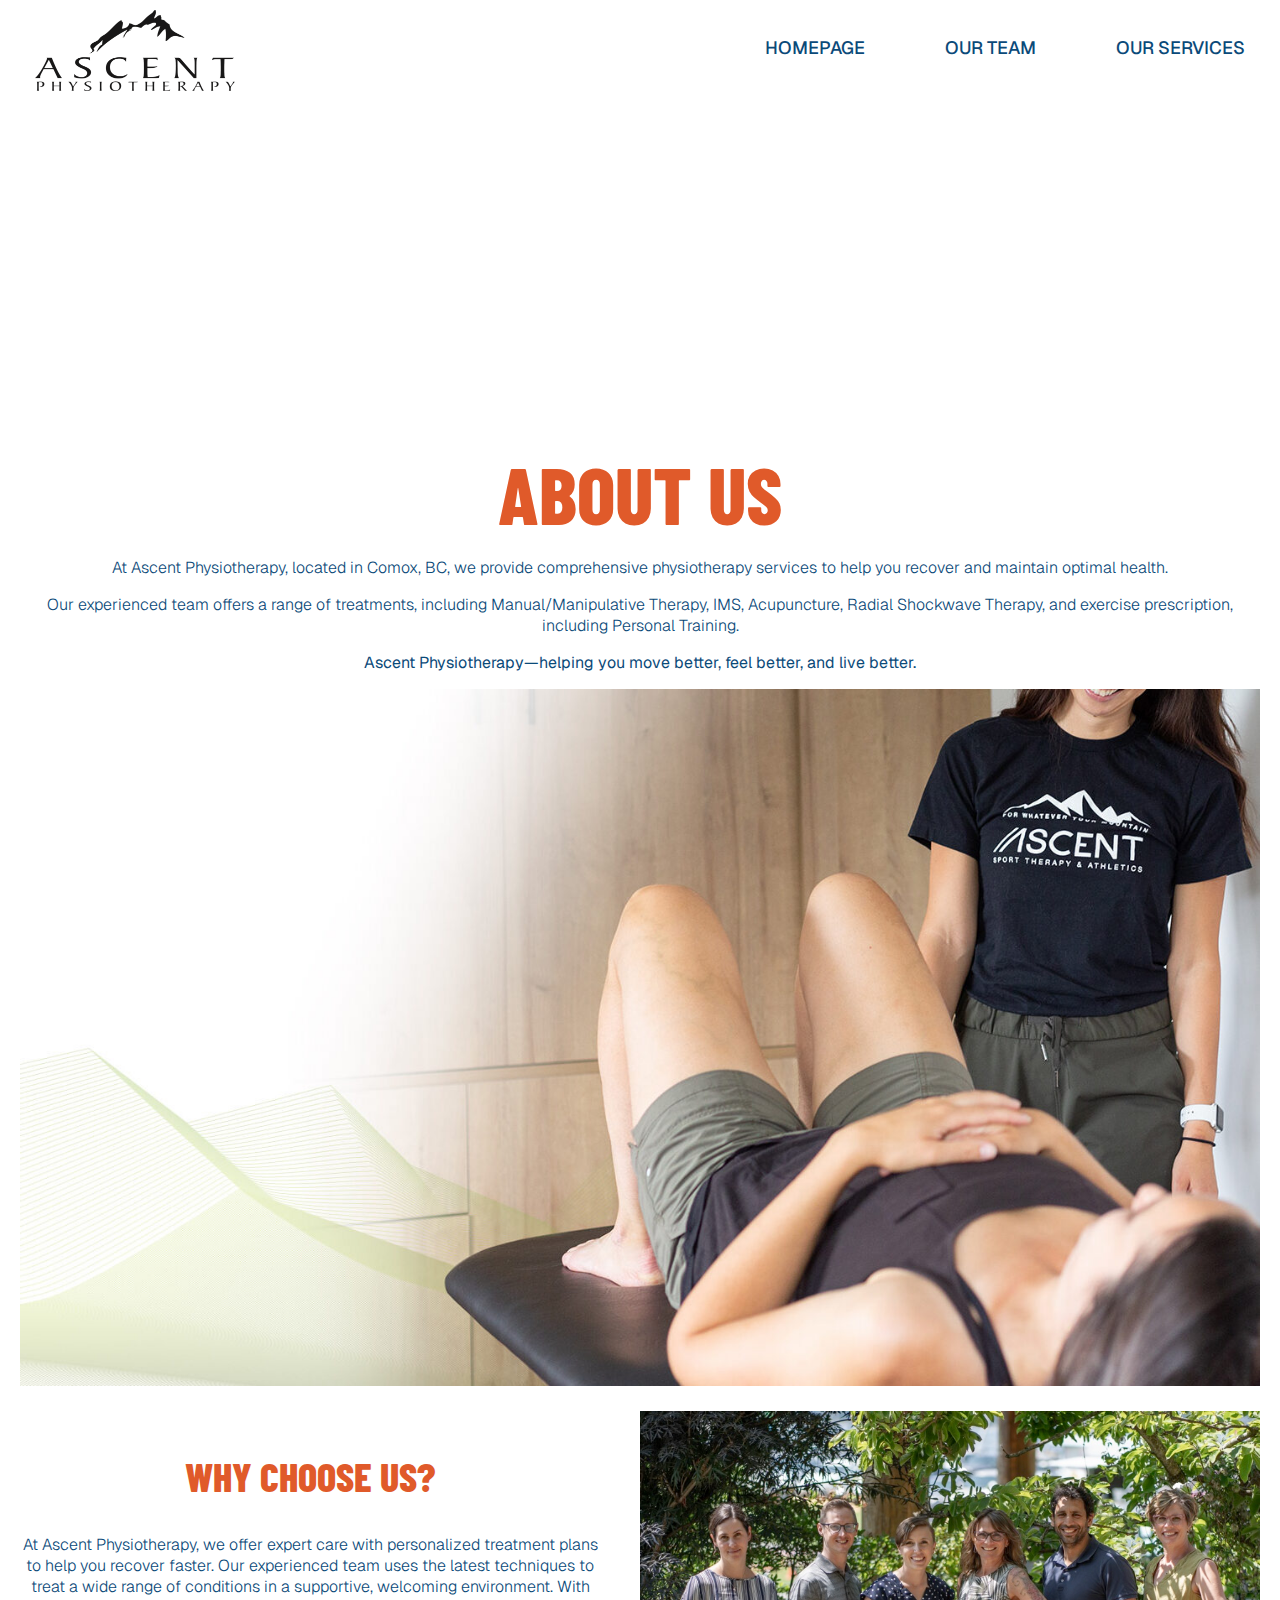
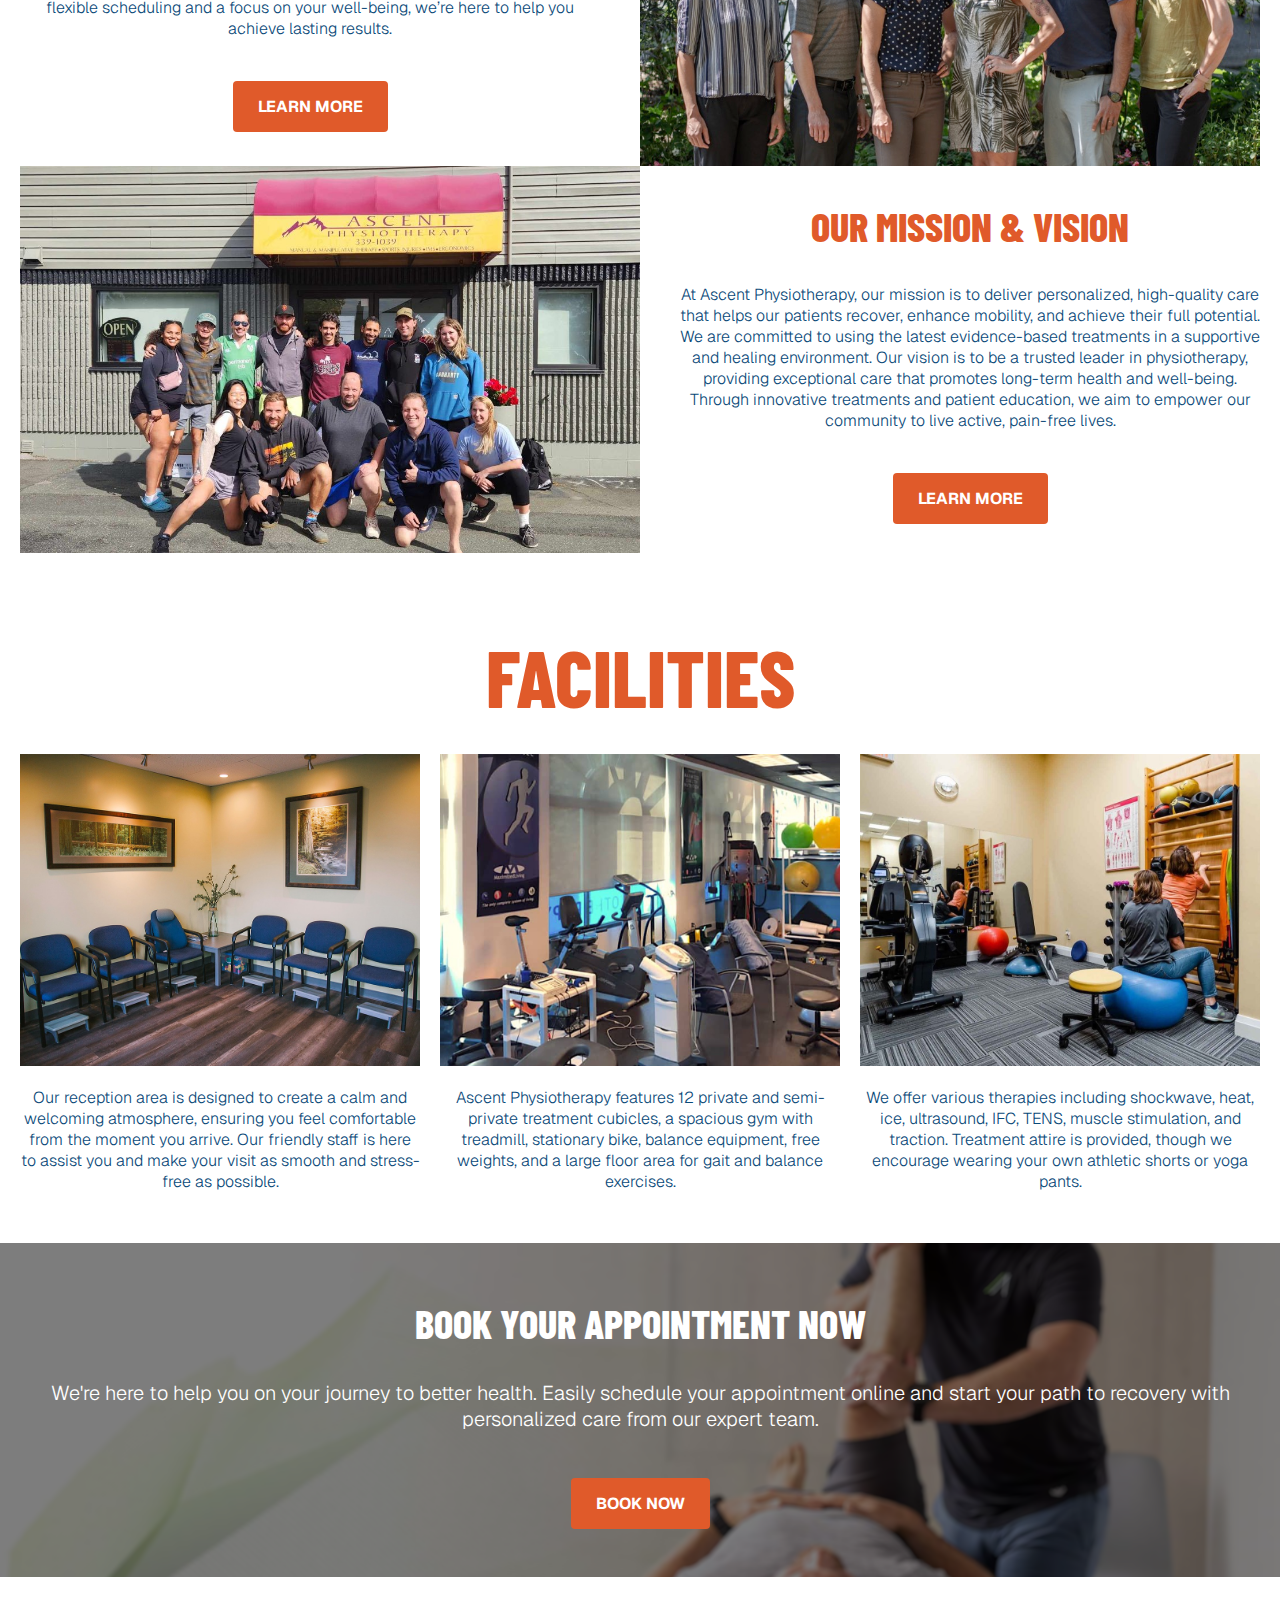
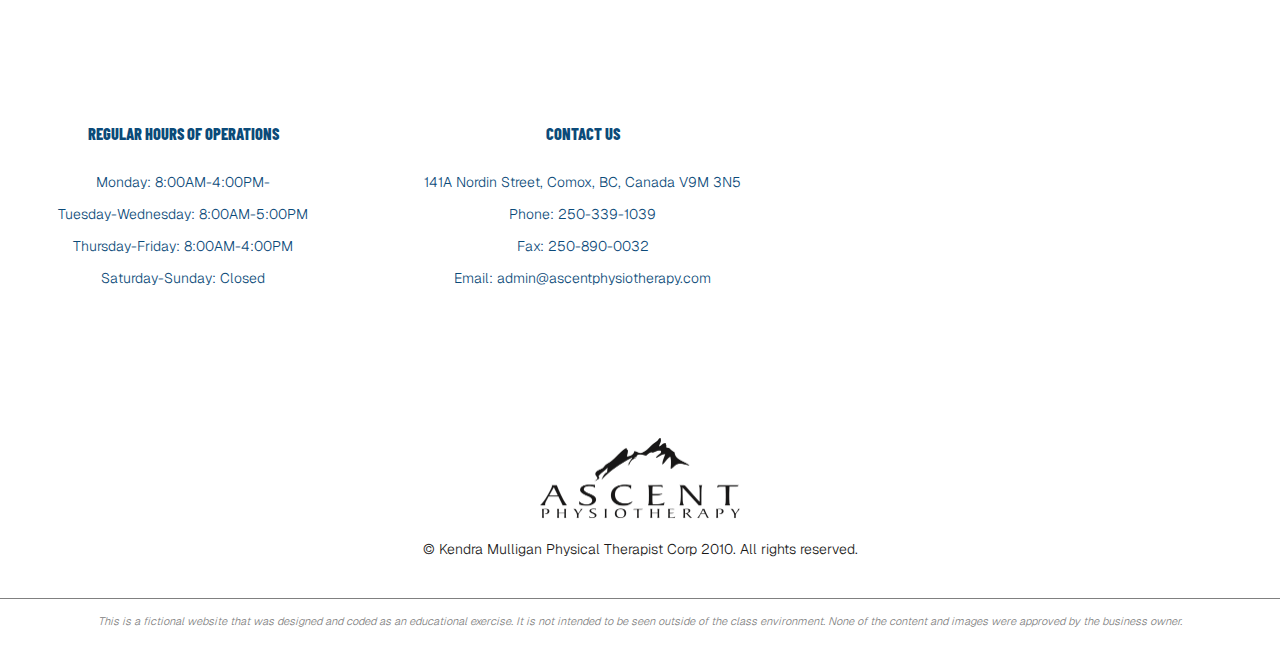
==== commit df90d624: "Add content to call-to-action section and fix button content" ====
--- a/index.html
+++ b/index.html
@@ -161,7 +161,7 @@
       </section>
       <section class="call-to-action">
         <!--Add background image in CSS-->
-        <h2>Book Your Appointment Today</h2>
+        <h2>Book Your Appointment Now</h2>
         <p>
           We're here to help you on your journey to better health. Easily
           schedule your appointment online and start your path to recovery with
--- a/style.css
+++ b/style.css
@@ -206,6 +206,34 @@
   padding: 60px;
 }
 
+.staff-therapists {
+  display: flex;
+  flex-wrap: wrap;
+  justify-content: center;
+  text-align: center;
+}
+
+.staff-therapists article {
+  width: 300px;
+}
+
+.staff-coordinators {
+  display: flex;
+  flex-wrap: wrap;
+  justify-content: center;
+  text-align: center;
+  color: #ffffff;
+}
+
+.coordinators-section {
+  background-color: #0b4a79;
+  padding: 30px;
+}
+
+.staff-coordinators article {
+  width: 300px;
+}
+
 /* -----Hamburger icon menu----- */
 .show-items {
   display: flex;
@@ -326,6 +354,24 @@
     font-size: 66px;
     padding: 200px 0;
   }
+
+  .staff-section {
+    margin: 70px 0;
+  }
+
+  .staff-therapists {
+    justify-content: space-around;
+    margin: 20px;
+  }
+
+  .staff-therapists article {
+    width: 32%;
+  }
+
+  .staff-coordinators {
+    justify-content: space-around;
+    margin: 20px;
+  }
 }
 
 /*-------- LARGE DEVICES (desktops, 1200px and up) ---------*/
